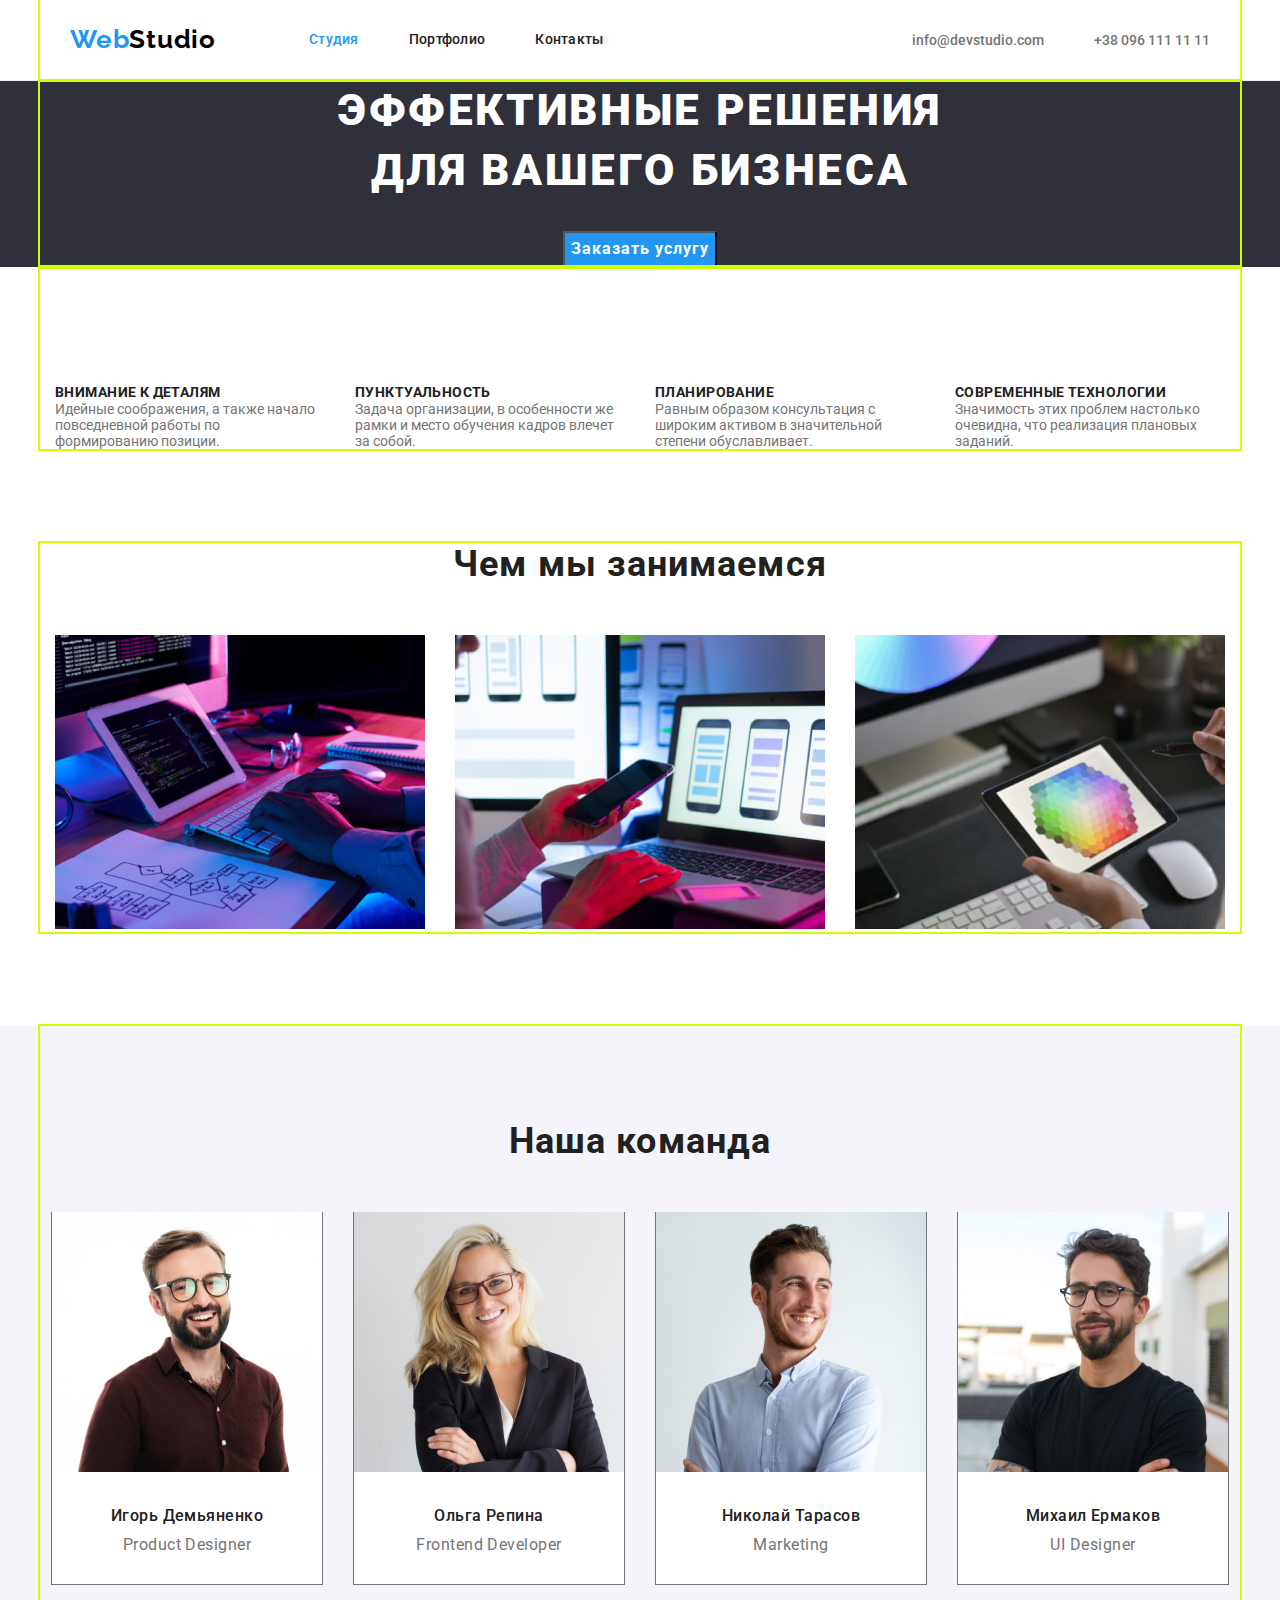
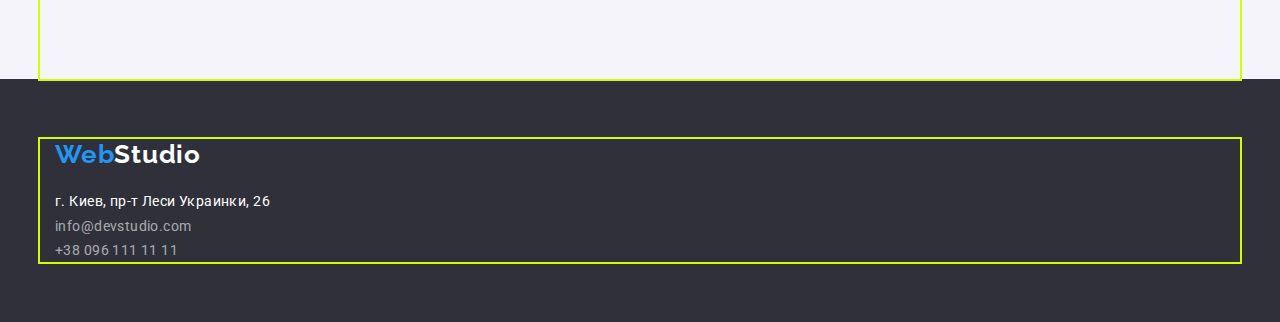
==== index.html @ 18037a54 "the-end-hw3" ====
<!DOCTYPE html>
<html lang="ru">
  <head>
    <meta charset="UTF-8" />
    <meta http-equiv="X-UA-Compatible" content="IE=edge" />
    <meta name="viewport" content="width=device-width, initial-scale=1.0" />
    <title>Студия</title>
    <link
      rel="stylesheet"
      href="https://cdn.jsdelivr.net/npm/modern-normalize@1.1.0/modern-normalize.min.css"
    />
    <link rel="preconnect" href="https://fonts.googleapis.com" />
    <link rel="preconnect" href="https://fonts.gstatic.com" crossorigin />
    <link
      href="https://fonts.googleapis.com/css2?family=Raleway:wght@700&family=Roboto:wght@400;500;700;900&display=swap"
      rel="stylesheet"
    />
    <link rel="stylesheet" href="./css/styles.css" />
  </head>
  <body>
    <!--Header-->
    <header class="header">
      <div class="container">
        <nav class="container-header all-nav">
          <a class="logo" href="./index.html">
            <span class="accent-logo">Web</span><span class="header-logo">Studio</span></a
          >
          <ul class="site-nav">
            <li class="li-sitenav"><a class="current" href="./index.html">Студия</a></li>
            <li class="li-sitenav"><a href="./portfolio.html">Портфолио</a></li>
            <li class="li-sitenav"><a href="./box.html">Контакты</a></li>
          </ul>
          <ul class="contact-nav">
            <li class="li-c-n"><a href="info@devstudio.com">info@devstudio.com</a></li>
            <li class="li-c-n"><a href="+380961111111">+38 096 111 11 11</a></li>
          </ul>
        </nav>
      </div>
    </header>

    <!--Main-->
    <main>
      <!--First text-->
      <section class="hero">
        <div class="container">
          <h1 class="title">Эффективные решения<br />для вашего бизнеса</h1>
          <button class="btn" type="button">Заказать услугу</button>
        </div>
      </section>
      <section class="features">
        <div class="container">
          <h2 class="features h2">Особенности</h2>
          <ul class="ul-ftrs">
            <li>
              <h3 class="features-title">Внимание к деталям</h3>
              <p>
                Идейные соображения, а также начало повседневной работы по формированию
                позиции.
              </p>
            </li>

            <li>
              <h3 class="features-title">Пунктуальность</h3>
              <p>
                Задача организации, в особенности же рамки и место обучения кадров влечет
                за собой.
              </p>
            </li>

            <li>
              <h3 class="features-title">Планирование</h3>
              <p>
                Равным образом консультация с широким активом в значительной степени
                обуславливает.
              </p>
            </li>

            <li>
              <h3 class="features-title">Современные технологии</h3>
              <p>
                Значимость этих проблем настолько очевидна, что реализация плановых
                заданий.
              </p>
            </li>
          </ul>
        </div>
      </section>

      <!--What are we doing-->
      <section class="what-are-we-doing">
        <div class="container">
          <h2 class="title">Чем мы занимаемся</h2>
          <ul class="ul-wawd">
            <li class="img-list">
              <img
                src="./images/what-are-we-doing/img-1.jpg"
                alt="keyboard"
                width="370"
                height="294"
              />
            </li>

            <li class="img-list">
              <img
                src="./images/what-are-we-doing/img-2.jpg"
                alt="mobile"
                width="370"
                height="294"
              />
            </li>

            <li class="img-list">
              <img
                src="./images/what-are-we-doing/img-3.jpg"
                alt="tablet"
                width="370"
                height="294"
              />
            </li>
          </ul>
        </div>
      </section>

      <!--Team-->
      <section class="team">
        <div class="container">
          <div class="div-team">
            <h2 class="title">Наша команда</h2>
            <ul class="ul-team">
              <li class="li-team">
                <img
                  src="./images/team-section/img-4.jpg"
                  alt="Product Designer"
                  width="270"
                  height="260"
                />
                <div class="team-text">
                  <h3 class="name-team">Игорь Демьяненко</h3>
                  <p class="skill" lang="en">Product Designer</p>
                </div>
              </li>

              <li class="li-team">
                <img
                  src="./images/team-section/img-5.jpg"
                  alt="Frontend Developer"
                  width="270"
                  height="260"
                />
                <div class="team-text">
                  <h3 class="name-team">Ольга Репина</h3>
                  <p class="skill" lang="en">Frontend Developer</p>
                </div>
              </li>

              <li class="li-team">
                <img
                  src="./images/team-section/img-6.jpg"
                  alt="Marketing"
                  width="270"
                  height="260"
                />
                <div class="team-text">
                  <h3 class="name-team">Николай Тарасов</h3>
                  <p class="skill" lang="en">Marketing</p>
                </div>
              </li>

              <li class="li-team">
                <img
                  src="./images/team-section/img-7.jpg"
                  alt="UI Designer"
                  width="270"
                  height="260"
                />
                <div class="team-text">
                  <h3 class="name-team">Михаил Ермаков</h3>
                  <p class="skill" lang="en">UI Designer</p>
                </div>
              </li>
            </ul>
          </div>
        </div>
      </section>
    </main>

    <!--Footer-->
    <footer class="footer">
      <div class="container">
        <a class="logo" href="./index.html">
          <span class="accent-logo">Web</span><span class="footer-logo">Studio</span></a
        >
        <address class="address">г. Киев, пр-т Леси Украинки, 26</address>
        <ul>
          <li>
            <a class="contact-footer" href="info@devstudio.com">info@devstudio.com</a>
          </li>
          <li><a class="contact-footer" href="+380961111111">+38 096 111 11 11</a></li>
        </ul>
      </div>
    </footer>
  </body>
</html>
---- css/styles.css ----
:root {
  --color-text: #757575;
  --black-text: #000;
  --light-black-text: #212121;
  --color-focus: #2196f3;
  --white-text: #ffffff;
  --secondary-white: rgba(255, 255, 255, 0.6);
  --primary-backgrounds: #ffffff;
  --secondary-backgrounds: #f5f4fa;
  --footer: #2f303a;
}
body {
  font-family: Roboto, sans-serif;
  font-size: 14px;
  color: var(--color-text);
}
ul {
  list-style: none;
}
h1,
h2,
h3,
h4,
h5,
h6,
p,
ul {
  margin: 0%;
  padding: 0%;
}

.container {
  outline: 2px solid hsl(71, 100%, 50%);

  width: 1200px;

  padding-right: 15px;
  padding-left: 15px;

  margin-right: auto;
  margin-left: auto;
}
/* LOGO Header*/

.header {
  border-bottom: 1px solid #ececec;
}
.logo {
  margin-right: 93px;

  font-family: Raleway, cursive;
  font-weight: 700;
  font-size: 26px;
  line-height: 1.2;
  letter-spacing: 0.03em;
  text-decoration: none;
  color: var(--black-text);
}
.accent-logo {
  color: var(--color-focus);
}
.header-logo {
  color: var(--black-text);
}
.footer-logo {
  color: var(--white-text);
}

/* site nav */

.container-header {
  margin-right: auto;
  margin-left: auto;
  padding-right: 15px;
  padding-left: 15px;
  padding-top: 24px;
  padding-bottom: 25px;
}
.all-nav {
  display: flex;
  align-items: center;
}
.site-nav {
  display: flex;
}
.site-nav li:not(:last-child) {
  margin-right: 50px;
}
/* .site-nav li {
  margin-right: 50px;
}
.site-nav li:last-child {
  margin-right: 0;
} */

.site-nav a {
  font-weight: 500;
  font-size: 14px;
  line-height: 1.14;
  letter-spacing: 0.02em;
  text-decoration: none;
  color: var(--light-black-text);
}
.site-nav a:hover,
.site-nav a:focus {
  color: var(--color-focus);
}
.site-nav .current {
  color: var(--color-focus);
}

.contact-nav {
  display: flex;
  margin-left: auto;
}

.contact-nav .li-c-n + .li-c-n {
  margin-left: 50px;
}
/* .contact-nav li:not(:last-child) {
  margin-right: 50px;
} */

.contact-nav a {
  text-decoration: none;
  font-weight: 500;
  color: var(--color-text);
}
.contact-nav a:hover,
.contact-nav a:focus {
  color: var(--color-focus);
}

.contact-footer {
  font-size: 14px;
  line-height: 24px;
  letter-spacing: 0.03em;
  text-decoration: none;
  color: var(--secondary-white);
}
.contact-footer:hover,
.contact-footer:focus {
  color: var(--color-focus);
}

/* Hero */

.hero .title {
  margin: 0 0 30px 0;

  font-weight: 900;
  font-size: 44px;
  line-height: 1.36;
  letter-spacing: 0.06em;
  text-transform: uppercase;
  background-color: #2f303a;
  color: var(--white-text);
}
.hero {
  text-align: center;
  background-color: #2f303a;
}
.features {
  margin-bottom: 94px;
}
.features.h2 {
  visibility: hidden;
}
.ul-ftrs {
  display: flex;
  justify-content: center;
}
.ul-ftrs li:not(:last-child) {
  margin-right: 30px;
}
.ul-ftrs li {
  width: 270px;
}
.features-title {
  font-weight: 700;
  line-height: 1.14;
  letter-spacing: 0.03em;
  text-transform: uppercase;
  font-size: 14px;
  color: var(--light-black-text);
}

/* What are we doing */

.what-are-we-doing {
  padding-bottom: 94px;
}
.what-are-we-doing .title {
  padding-bottom: 50px;
  font-weight: 700;
  font-size: 36px;
  line-height: 1.17;
  text-align: center;
  letter-spacing: 0.03em;
  color: var(--light-black-text);
}
.ul-wawd {
  display: flex;
  justify-content: center;
}
.ul-wawd li:not(:last-child) {
  margin-right: 30px;
}

/* Team */

.div-team {
  padding-bottom: 94px;
  background-color: var(--secondary-backgrounds);
}
.div-team .title {
  padding-top: 94px;
  margin-bottom: 50px;

  font-weight: 700;
  font-size: 36px;
  line-height: 1.17;
  text-align: center;
  letter-spacing: 0.03em;

  color: var(--light-black-text);
}
.team > h2 {
  font-weight: 700;
  font-size: 36px;
  line-height: 1.17;
  text-align: center;
  letter-spacing: 0.03em;
  color: var(--light-black-text);
}
.team {
  background-color: var(--secondary-backgrounds);
}
.ul-team {
  display: flex;
  justify-content: center;
}
.li-team {
  border-right: 1px solid var(--color-text);
  border-bottom: 1px solid var(--color-text);
  border-left: 1px solid var(--color-text);
  background-color: #fff;
}
.li-team:not(:last-child) {
  margin-right: 30px;
}
.team-text {
  padding-top: 30px;
  padding-bottom: 30px;

  text-align: center;
}
.name-team {
  margin-bottom: 10px;

  font-weight: 500;
  font-size: 16px;
  line-height: 1.19;
  letter-spacing: 0.03em;
  color: var(--light-black-text);
}
.skill {
  margin: 0;

  font-size: 16px;
  line-height: 1.19;
  letter-spacing: 0.03em;
}

/* Portfolio */

.name-project {
  font-size: 18px;
  line-height: 2;
  letter-spacing: 0.06em;
  color: var(--light-black-text);
}
.filter-mark {
  font-size: 16px;
  line-height: 1.87;
  letter-spacing: 0.03em;
}

/* Footer */

.footer {
  padding-top: 60px;
  padding-bottom: 60px;

  background-color: var(--footer);
}
.footer .logo {
  text-decoration: none;
}
.address {
  margin-top: 20px;

  font-style: normal;
  font-size: 14px;
  line-height: 1.71;
  letter-spacing: 0.03em;
  color: var(--white-text);
}

/* BTN */

button {
  cursor: pointer;
}
.btn {
  font-family: inherit;
  font-weight: 700;
  font-size: 16px;
  line-height: 1.87;
  letter-spacing: 0.06em;
  background: var(--color-focus);
  color: var(--white-text);
}
.hero .btn:hover,
.hero .btn:focus {
  background: #188ce8;
}
.btn-filter {
  display: flex;
  justify-content: center;
  margin-top: 94px;
  margin-bottom: 50px;
}
.btn-filter li:not(:last-child) {
  margin-right: 8px;
}
.btn-portfolio {
  border-radius: 4px;
  padding: 6px 22px;

  border: solid transparent;

  cursor: pointer;
  font-family: inherit;
  font-weight: 500;
  font-size: 16px;
  line-height: 1.62;
  letter-spacing: 3;
  font-size: 16;
  text-align: center;
  letter-spacing: 0.03em;
  background: var(--secondary-backgrounds);
  color: var(--black-text);
}
.btn-portfolio:hover {
  background: var(--color-focus);
  color: var(--white-text);
}

/* .portfolio {
  width: 230px;
  padding-right: 15px;
  padding-left: 15px;
  margin-right: auto;
  margin-left: auto;
 } */

.portfolio {
  margin: 94px 0;
}

.cards {
  display: flex;
  flex-wrap: wrap;
}
.card {
  width: calc((100% - 60px) / 3);
  margin-right: 30px;
  margin-bottom: 30px;
  /* background-color: tomato; */
}
.card-text {
  padding: 20px 24px;
  border-right: 1px solid #eeeeee;
  border-bottom: 1px solid #eeeeee;
  border-left: 1px solid #eeeeee;
}
.card:nth-child(3n) {
  margin-right: 0;
}

.card:nth-last-child(-n + 3) {
  margin-bottom: 0;
}
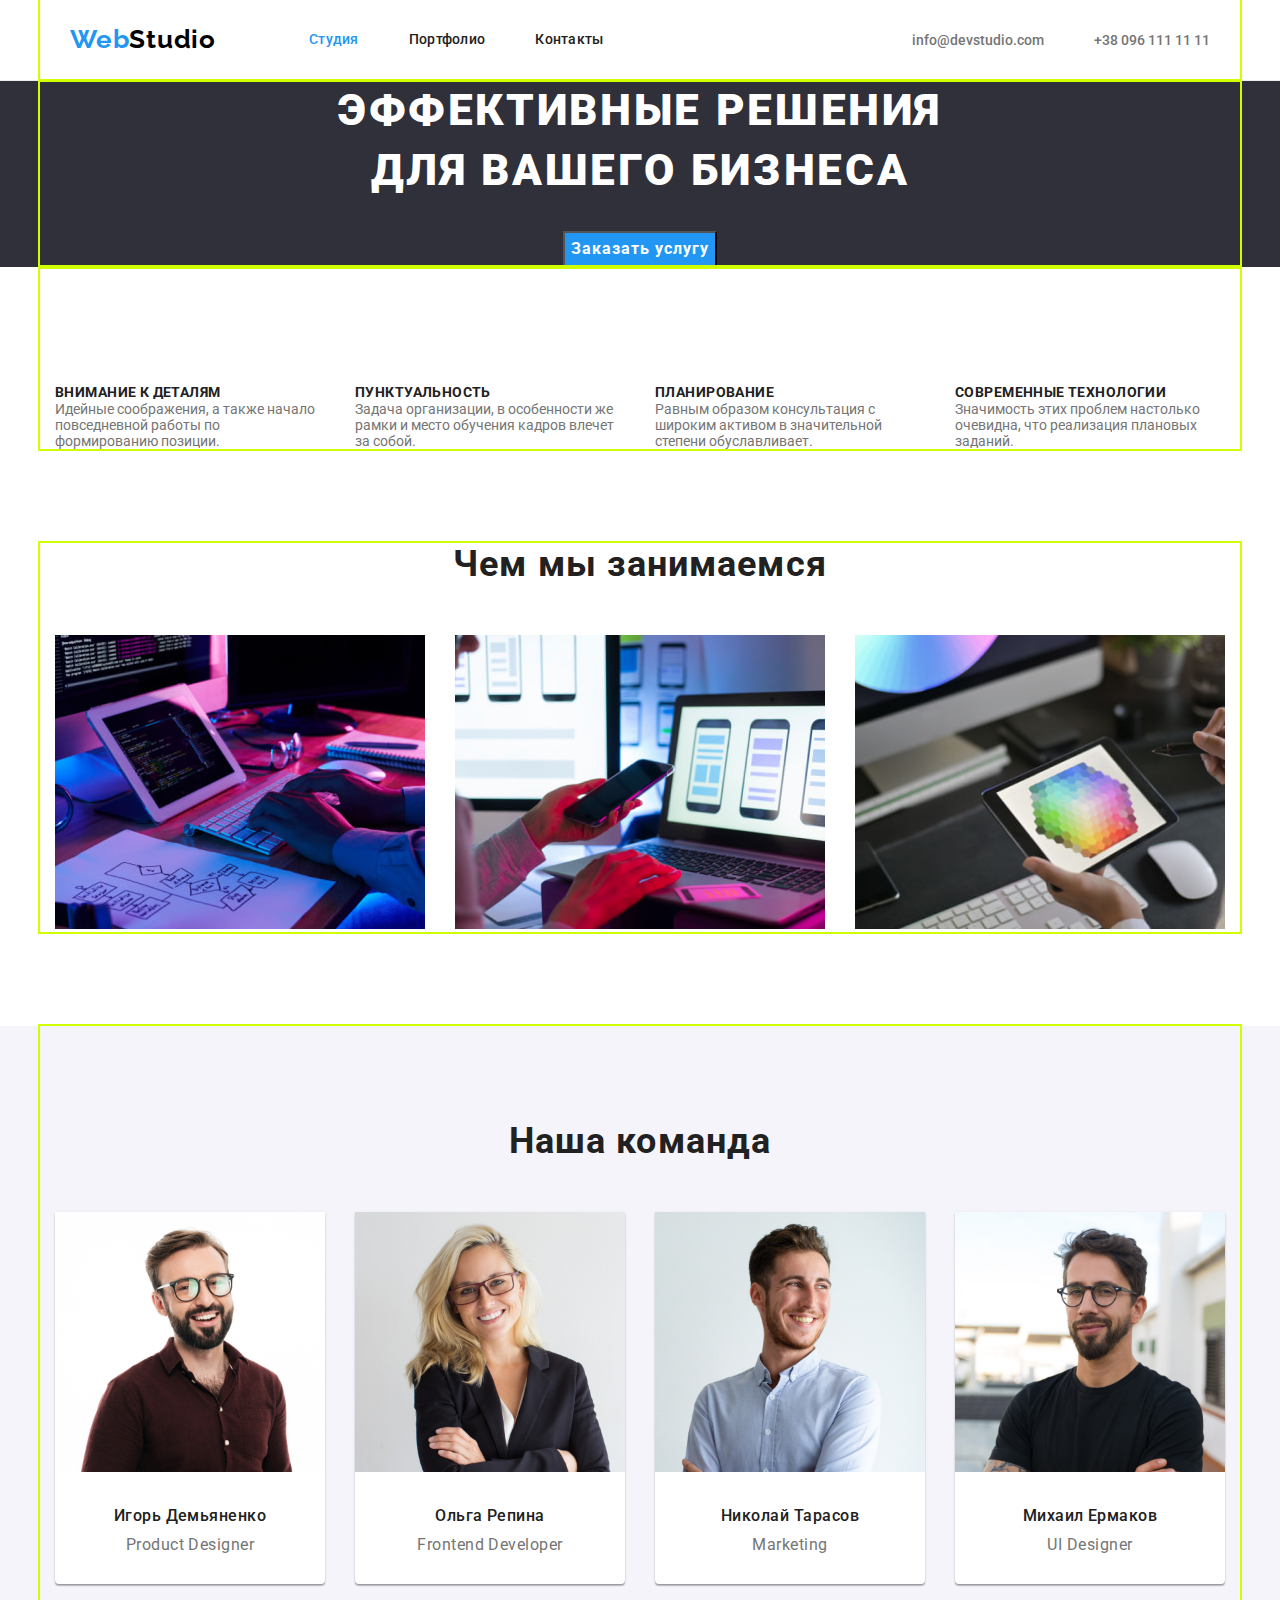
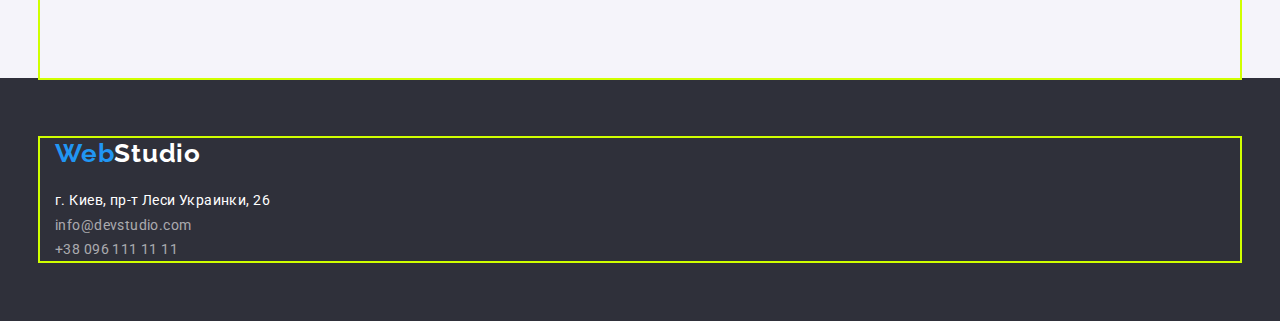
==== commit 4f47ec0b: "finalized-after-the-group" ====
--- a/index.html
+++ b/index.html
@@ -139,7 +139,6 @@
                   <p class="skill" lang="en">Product Designer</p>
                 </div>
               </li>
-
               <li class="li-team">
                 <img
                   src="./images/team-section/img-5.jpg"
@@ -152,7 +151,6 @@
                   <p class="skill" lang="en">Frontend Developer</p>
                 </div>
               </li>
-
               <li class="li-team">
                 <img
                   src="./images/team-section/img-6.jpg"
@@ -165,7 +163,6 @@
                   <p class="skill" lang="en">Marketing</p>
                 </div>
               </li>
-
               <li class="li-team">
                 <img
                   src="./images/team-section/img-7.jpg"
--- a/css/styles.css
+++ b/css/styles.css
@@ -94,6 +94,9 @@
 } */
 
 .site-nav a {
+  padding-top: 32px;
+  padding-bottom: 32px;
+
   font-weight: 500;
   font-size: 14px;
   line-height: 1.14;
@@ -112,6 +115,10 @@
 .contact-nav {
   display: flex;
   margin-left: auto;
+}
+.contact-nav a {
+  padding-top: 32px;
+  padding-bottom: 32px;
 }
 
 .contact-nav .li-c-n + .li-c-n {
@@ -241,10 +248,10 @@
   justify-content: center;
 }
 .li-team {
-  border-right: 1px solid var(--color-text);
-  border-bottom: 1px solid var(--color-text);
-  border-left: 1px solid var(--color-text);
-  background-color: #fff;
+  background-color: var(--primary-backgrounds);
+  box-shadow: 0px 1px 3px rgba(0, 0, 0, 0.12), 0px 1px 1px rgba(0, 0, 0, 0.14),
+    0px 2px 1px rgba(0, 0, 0, 0.2);
+  border-radius: 0px 0px 4px 4px;
 }
 .li-team:not(:last-child) {
   margin-right: 30px;
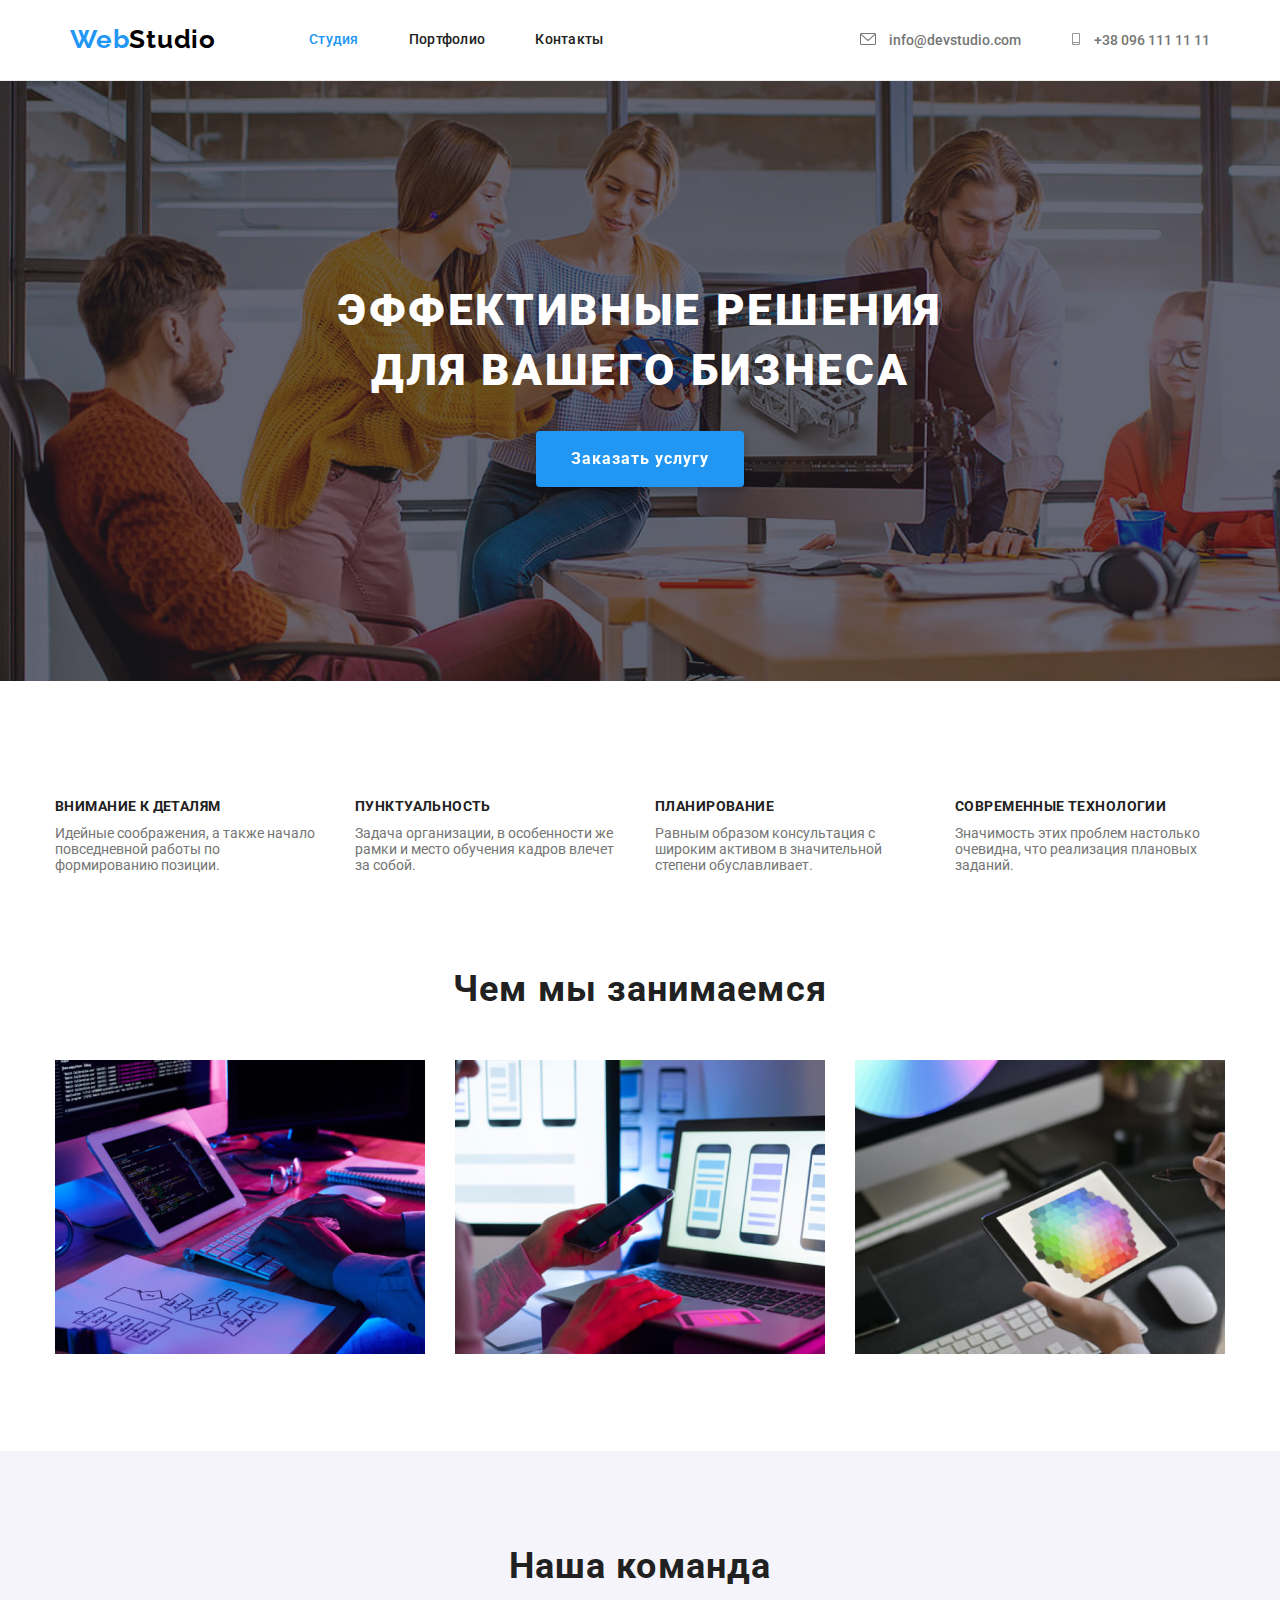
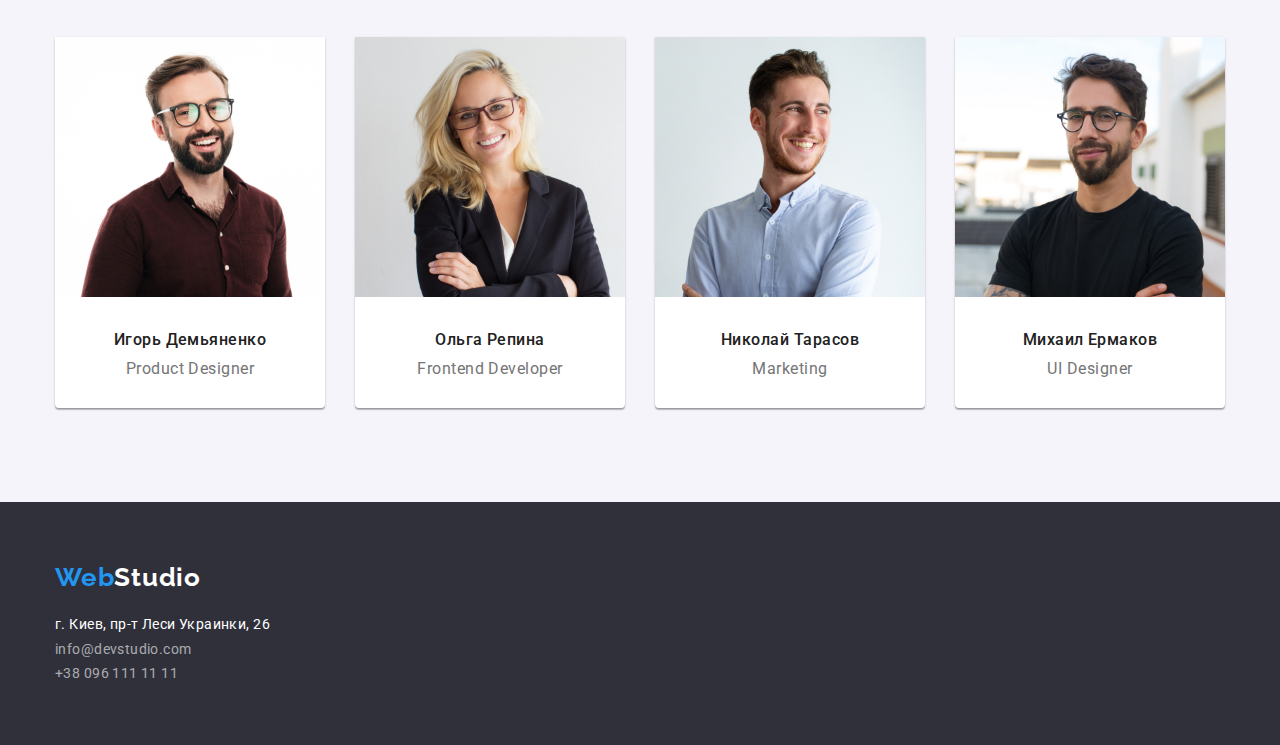
==== commit d63a1e2e: "add-two-icon" ====
--- a/index.html
+++ b/index.html
@@ -31,8 +31,12 @@
             <li class="li-sitenav"><a href="./box.html">Контакты</a></li>
           </ul>
           <ul class="contact-nav">
-            <li class="li-c-n"><a href="info@devstudio.com">info@devstudio.com</a></li>
-            <li class="li-c-n"><a href="+380961111111">+38 096 111 11 11</a></li>
+            <li class="li-c-n icon-mail">
+              <a href="info@devstudio.com">info@devstudio.com</a>
+            </li>
+            <li class="li-c-n icon-phone">
+              <a href="+380961111111">+38 096 111 11 11</a>
+            </li>
           </ul>
         </nav>
       </div>
--- a/css/styles.css
+++ b/css/styles.css
@@ -30,7 +30,7 @@
 }
 
 .container {
-  outline: 2px solid hsl(71, 100%, 50%);
+  /* outline: 2px solid yellow; */
 
   width: 1200px;
 
@@ -150,9 +150,31 @@
   color: var(--color-focus);
 }
 
+.li-c-n::before {
+  display: inline-block;
+  content: '';
+  margin-right: 10px;
+  background-size: contain;
+  background-repeat: no-repeat;
+  background-position: center;
+
+  /* outline: 1px solid red; */
+}
+.icon-mail::before {
+  width: 16px;
+  height: 12px;
+  background-image: url(../images/icon/envelope.svg);
+}
+.icon-phone::before {
+  width: 10px;
+  height: 12px;
+  background-image: url(../images/icon/smartphone.svg);
+}
+
 /* Hero */
 
 .hero .title {
+  padding-top: 200px;
   margin: 0 0 30px 0;
 
   font-weight: 900;
@@ -160,15 +182,21 @@
   line-height: 1.36;
   letter-spacing: 0.06em;
   text-transform: uppercase;
-  background-color: #2f303a;
   color: var(--white-text);
 }
 .hero {
-  text-align: center;
-  background-color: #2f303a;
+  margin-right: auto;
+  margin-left: auto;
+
+  max-width: 1600px;
+  height: 600px;
+  text-align: center;
+
+  background-image: linear-gradient(rgba(47, 48, 58, 0.4), rgba(47, 48, 58, 0.4)),
+    url(../images/header/header.jpg);
 }
 .features {
-  margin-bottom: 94px;
+  margin-top: 94px;
 }
 .features.h2 {
   visibility: hidden;
@@ -184,6 +212,7 @@
   width: 270px;
 }
 .features-title {
+  margin-bottom: 10px;
   font-weight: 700;
   line-height: 1.14;
   letter-spacing: 0.03em;
@@ -198,6 +227,7 @@
   padding-bottom: 94px;
 }
 .what-are-we-doing .title {
+  margin-top: 94px;
   padding-bottom: 50px;
   font-weight: 700;
   font-size: 36px;
@@ -320,6 +350,11 @@
   cursor: pointer;
 }
 .btn {
+  padding: 10px 32px;
+  filter: drop-shadow(0px 4px 4px rgba(0, 0, 0, 0.25));
+  border-radius: 4px;
+  border: solid transparent;
+
   font-family: inherit;
   font-weight: 700;
   font-size: 16px;
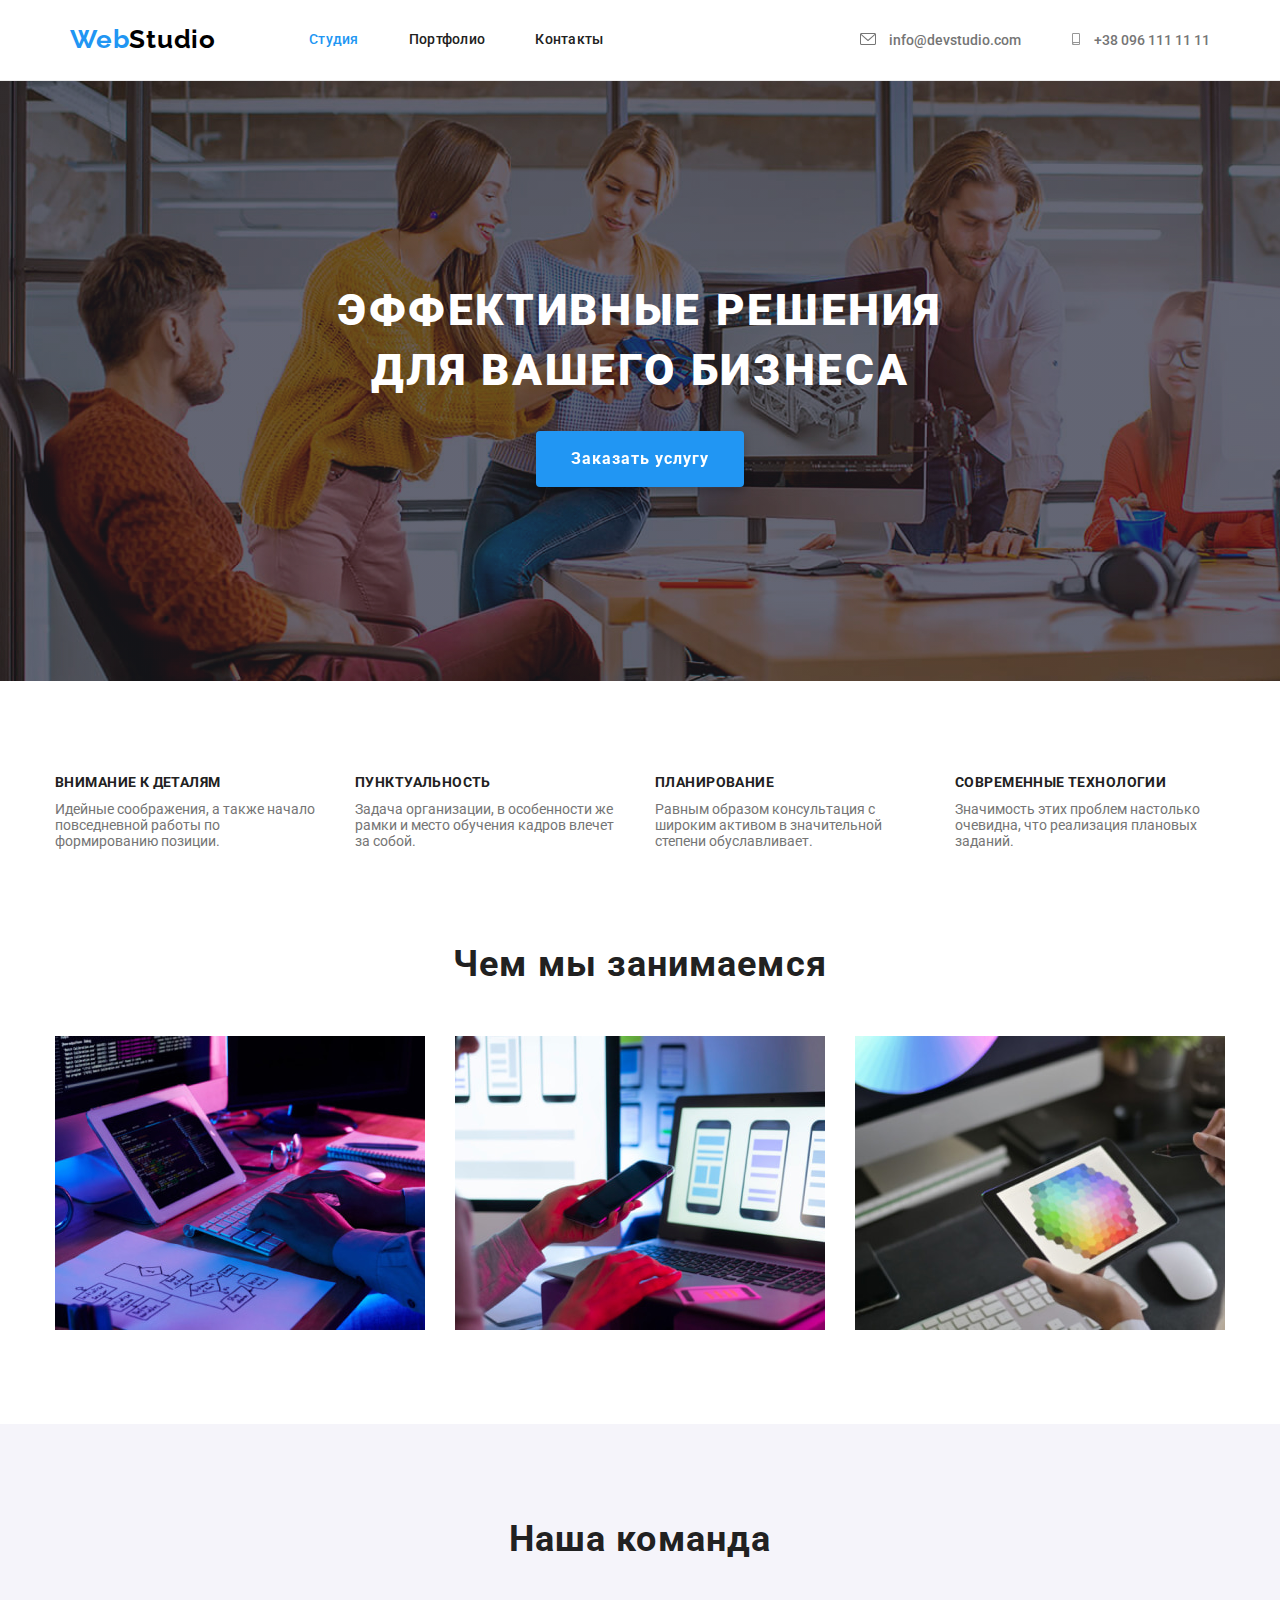
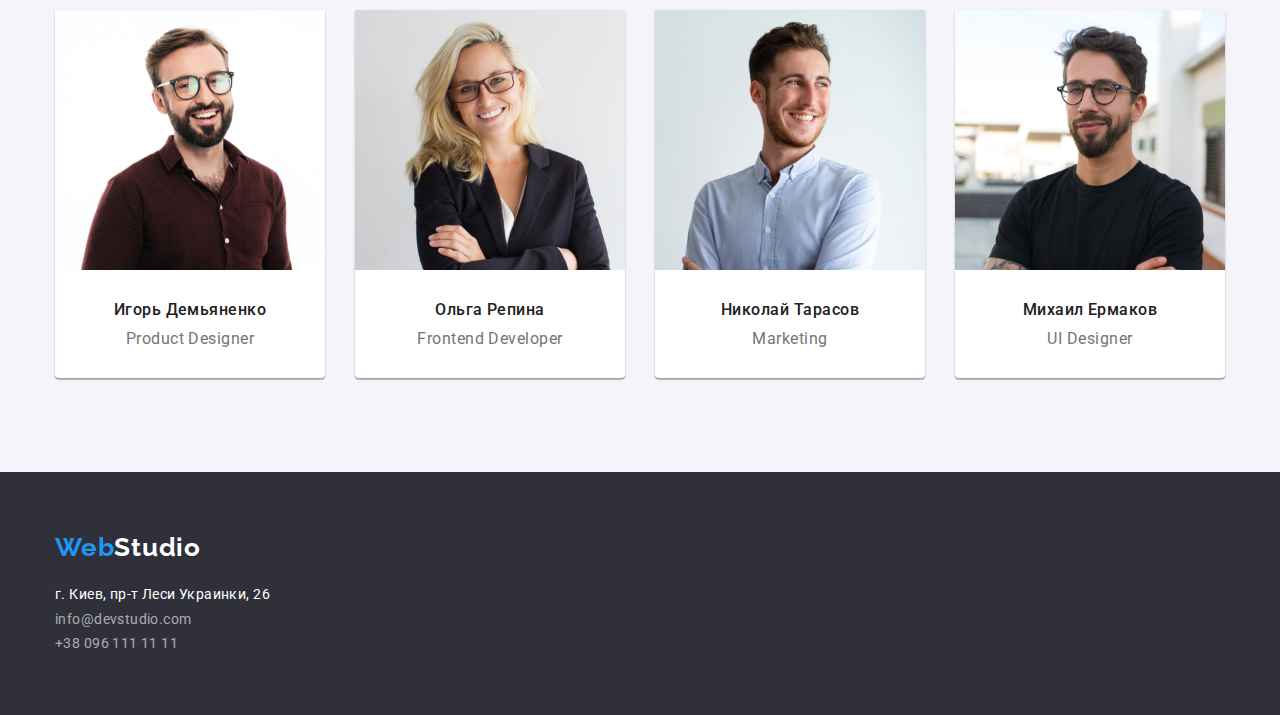
==== commit 2ace4e95: "rent-hw3" ====
--- a/index.html
+++ b/index.html
@@ -46,14 +46,14 @@
     <main>
       <!--First text-->
       <section class="hero">
-        <div class="container">
+        <div class="container section-hero">
           <h1 class="title">Эффективные решения<br />для вашего бизнеса</h1>
           <button class="btn" type="button">Заказать услугу</button>
         </div>
       </section>
       <section class="features">
         <div class="container">
-          <h2 class="features h2">Особенности</h2>
+          <h2 class="features h2 visually-hidden">Особенности</h2>
           <ul class="ul-ftrs">
             <li>
               <h3 class="features-title">Внимание к деталям</h3>
--- a/css/styles.css
+++ b/css/styles.css
@@ -29,6 +29,25 @@
   padding: 0%;
 }
 
+.visually-hidden {
+  position: absolute;
+  width: 1px;
+  height: 1px;
+  margin: -1px;
+  border: 0;
+  padding: 0;
+
+  white-space: nowrap;
+  clip-path: inset(100%);
+  clip: rect(0 0 0 0);
+  overflow: hidden;
+}
+
+img {
+  display: block;
+  max-width: 100%;
+}
+
 .container {
   /* outline: 2px solid yellow; */
 
@@ -173,6 +192,9 @@
 
 /* Hero */
 
+.section-hero {
+  padding-bottom: 200px;
+}
 .hero .title {
   padding-top: 200px;
   margin: 0 0 30px 0;
@@ -196,7 +218,7 @@
     url(../images/header/header.jpg);
 }
 .features {
-  margin-top: 94px;
+  padding-top: 94px;
 }
 .features.h2 {
   visibility: hidden;
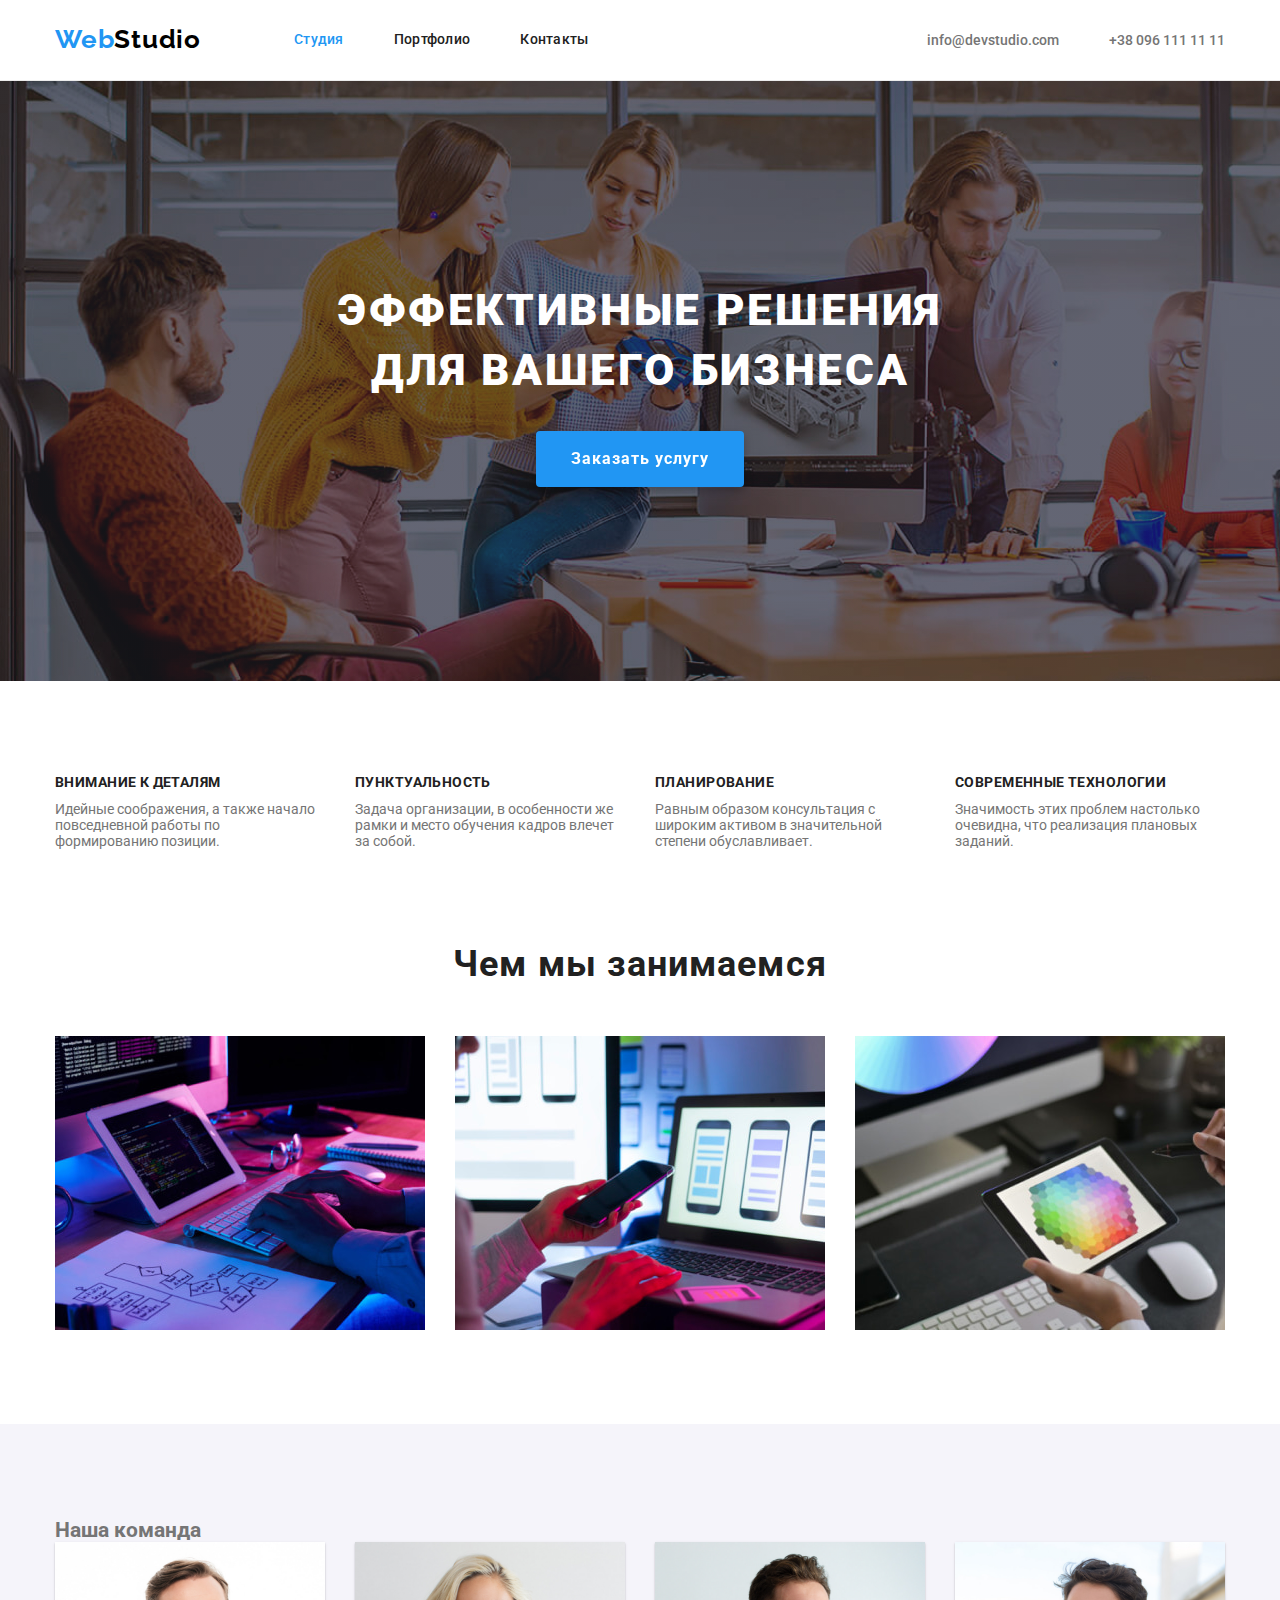
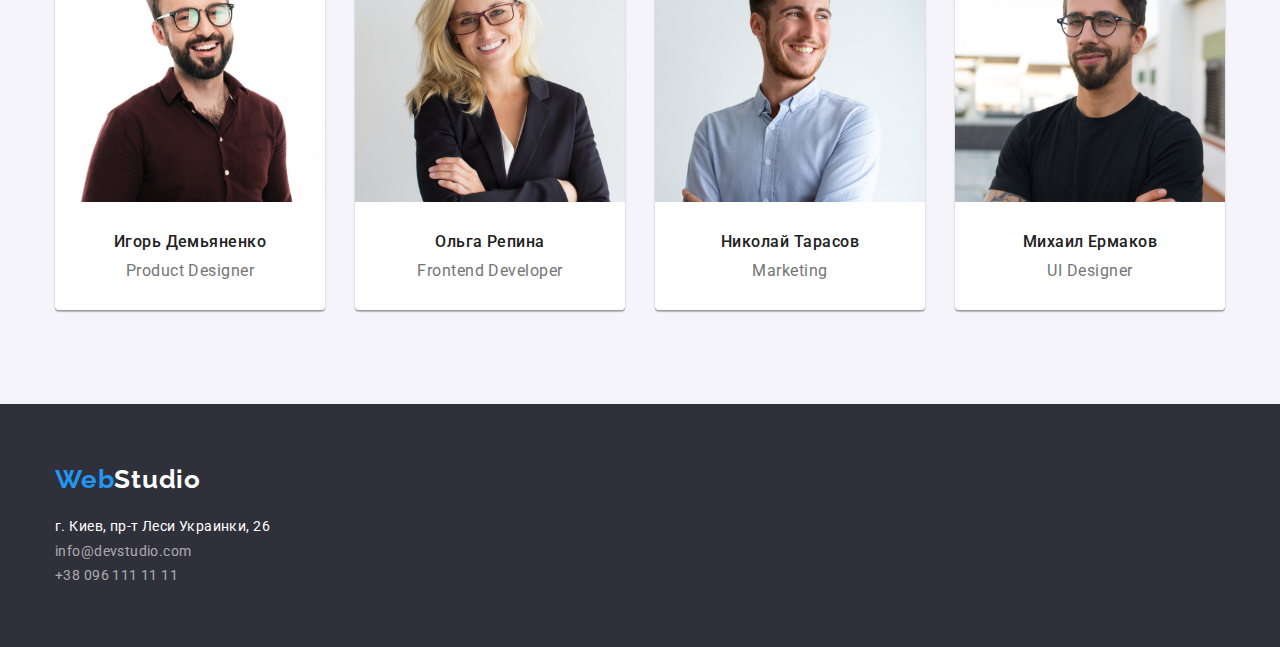
==== commit fa0d94ac: "change-after-mentor-hw3" ====
--- a/index.html
+++ b/index.html
@@ -21,8 +21,8 @@
     <!--Header-->
     <header class="header">
       <div class="container">
-        <nav class="container-header all-nav">
-          <a class="logo" href="./index.html">
+        <nav class="all-nav">
+          <a class="logo-header" href="./index.html">
             <span class="accent-logo">Web</span><span class="header-logo">Studio</span></a
           >
           <ul class="site-nav">
@@ -30,15 +30,15 @@
             <li class="li-sitenav"><a href="./portfolio.html">Портфолио</a></li>
             <li class="li-sitenav"><a href="./box.html">Контакты</a></li>
           </ul>
-          <ul class="contact-nav">
-            <li class="li-c-n icon-mail">
-              <a href="info@devstudio.com">info@devstudio.com</a>
-            </li>
-            <li class="li-c-n icon-phone">
-              <a href="+380961111111">+38 096 111 11 11</a>
-            </li>
-          </ul>
         </nav>
+        <ul class="contact-nav">
+          <li class="li-c-n icon-mail">
+            <a href="info@devstudio.com">info@devstudio.com</a>
+          </li>
+          <li class="li-c-n icon-phone">
+            <a href="+380961111111">+38 096 111 11 11</a>
+          </li>
+        </ul>
       </div>
     </header>
 
@@ -46,7 +46,7 @@
     <main>
       <!--First text-->
       <section class="hero">
-        <div class="container section-hero">
+        <div class="container">
           <h1 class="title">Эффективные решения<br />для вашего бизнеса</h1>
           <button class="btn" type="button">Заказать услугу</button>
         </div>
@@ -58,33 +58,27 @@
             <li>
               <h3 class="features-title">Внимание к деталям</h3>
               <p>
-                Идейные соображения, а также начало повседневной работы по формированию
-                позиции.
+                Идейные соображения, а также начало повседневной работы по формированию позиции.
               </p>
             </li>
 
             <li>
               <h3 class="features-title">Пунктуальность</h3>
               <p>
-                Задача организации, в особенности же рамки и место обучения кадров влечет
-                за собой.
+                Задача организации, в особенности же рамки и место обучения кадров влечет за собой.
               </p>
             </li>
 
             <li>
               <h3 class="features-title">Планирование</h3>
               <p>
-                Равным образом консультация с широким активом в значительной степени
-                обуславливает.
+                Равным образом консультация с широким активом в значительной степени обуславливает.
               </p>
             </li>
 
             <li>
               <h3 class="features-title">Современные технологии</h3>
-              <p>
-                Значимость этих проблем настолько очевидна, что реализация плановых
-                заданий.
-              </p>
+              <p>Значимость этих проблем настолько очевидна, что реализация плановых заданий.</p>
             </li>
           </ul>
         </div>
@@ -128,59 +122,52 @@
       <!--Team-->
       <section class="team">
         <div class="container">
-          <div class="div-team">
-            <h2 class="title">Наша команда</h2>
-            <ul class="ul-team">
-              <li class="li-team">
-                <img
-                  src="./images/team-section/img-4.jpg"
-                  alt="Product Designer"
-                  width="270"
-                  height="260"
-                />
-                <div class="team-text">
-                  <h3 class="name-team">Игорь Демьяненко</h3>
-                  <p class="skill" lang="en">Product Designer</p>
-                </div>
-              </li>
-              <li class="li-team">
-                <img
-                  src="./images/team-section/img-5.jpg"
-                  alt="Frontend Developer"
-                  width="270"
-                  height="260"
-                />
-                <div class="team-text">
-                  <h3 class="name-team">Ольга Репина</h3>
-                  <p class="skill" lang="en">Frontend Developer</p>
-                </div>
-              </li>
-              <li class="li-team">
-                <img
-                  src="./images/team-section/img-6.jpg"
-                  alt="Marketing"
-                  width="270"
-                  height="260"
-                />
-                <div class="team-text">
-                  <h3 class="name-team">Николай Тарасов</h3>
-                  <p class="skill" lang="en">Marketing</p>
-                </div>
-              </li>
-              <li class="li-team">
-                <img
-                  src="./images/team-section/img-7.jpg"
-                  alt="UI Designer"
-                  width="270"
-                  height="260"
-                />
-                <div class="team-text">
-                  <h3 class="name-team">Михаил Ермаков</h3>
-                  <p class="skill" lang="en">UI Designer</p>
-                </div>
-              </li>
-            </ul>
-          </div>
+          <h2 class="title">Наша команда</h2>
+          <ul class="ul-team">
+            <li class="li-team">
+              <img
+                src="./images/team-section/img-4.jpg"
+                alt="Product Designer"
+                width="270"
+                height="260"
+              />
+              <div class="team-text">
+                <h3 class="name-team">Игорь Демьяненко</h3>
+                <p class="skill" lang="en">Product Designer</p>
+              </div>
+            </li>
+            <li class="li-team">
+              <img
+                src="./images/team-section/img-5.jpg"
+                alt="Frontend Developer"
+                width="270"
+                height="260"
+              />
+              <div class="team-text">
+                <h3 class="name-team">Ольга Репина</h3>
+                <p class="skill" lang="en">Frontend Developer</p>
+              </div>
+            </li>
+            <li class="li-team">
+              <img src="./images/team-section/img-6.jpg" alt="Marketing" width="270" height="260" />
+              <div class="team-text">
+                <h3 class="name-team">Николай Тарасов</h3>
+                <p class="skill" lang="en">Marketing</p>
+              </div>
+            </li>
+            <li class="li-team">
+              <img
+                src="./images/team-section/img-7.jpg"
+                alt="UI Designer"
+                width="270"
+                height="260"
+              />
+              <div class="team-text">
+                <h3 class="name-team">Михаил Ермаков</h3>
+                <p class="skill" lang="en">UI Designer</p>
+              </div>
+            </li>
+          </ul>
         </div>
       </section>
     </main>
@@ -188,7 +175,7 @@
     <!--Footer-->
     <footer class="footer">
       <div class="container">
-        <a class="logo" href="./index.html">
+        <a class="logo-footer" href="./index.html">
           <span class="accent-logo">Web</span><span class="footer-logo">Studio</span></a
         >
         <address class="address">г. Киев, пр-т Леси Украинки, 26</address>
--- a/css/styles.css
+++ b/css/styles.css
@@ -62,9 +62,15 @@
 /* LOGO Header*/
 
 .header {
+  padding-top: 24px;
+  padding-bottom: 25px;
   border-bottom: 1px solid #ececec;
 }
-.logo {
+.header div {
+  display: flex;
+  align-items: center;
+}
+.logo-header {
   margin-right: 93px;
 
   font-family: Raleway, cursive;
@@ -87,14 +93,6 @@
 
 /* site nav */
 
-.container-header {
-  margin-right: auto;
-  margin-left: auto;
-  padding-right: 15px;
-  padding-left: 15px;
-  padding-top: 24px;
-  padding-bottom: 25px;
-}
 .all-nav {
   display: flex;
   align-items: center;
@@ -131,6 +129,8 @@
   color: var(--color-focus);
 }
 
+/* Contact nav */
+
 .contact-nav {
   display: flex;
   margin-left: auto;
@@ -169,15 +169,13 @@
   color: var(--color-focus);
 }
 
-.li-c-n::before {
+/* .li-c-n::before {
   display: inline-block;
   content: '';
   margin-right: 10px;
   background-size: contain;
   background-repeat: no-repeat;
   background-position: center;
-
-  /* outline: 1px solid red; */
 }
 .icon-mail::before {
   width: 16px;
@@ -188,15 +186,11 @@
   width: 10px;
   height: 12px;
   background-image: url(../images/icon/smartphone.svg);
-}
+} */
 
 /* Hero */
 
-.section-hero {
-  padding-bottom: 200px;
-}
 .hero .title {
-  padding-top: 200px;
   margin: 0 0 30px 0;
 
   font-weight: 900;
@@ -210,8 +204,11 @@
   margin-right: auto;
   margin-left: auto;
 
+  padding-top: 200px;
+  padding-bottom: 200px;
+
   max-width: 1600px;
-  height: 600px;
+  max-height: 600px;
   text-align: center;
 
   background-image: linear-gradient(rgba(47, 48, 58, 0.4), rgba(47, 48, 58, 0.4)),
@@ -246,10 +243,10 @@
 /* What are we doing */
 
 .what-are-we-doing {
+  padding-top: 94px;
   padding-bottom: 94px;
 }
 .what-are-we-doing .title {
-  margin-top: 94px;
   padding-bottom: 50px;
   font-weight: 700;
   font-size: 36px;
@@ -268,7 +265,8 @@
 
 /* Team */
 
-.div-team {
+.team {
+  padding-top: 94px;
   padding-bottom: 94px;
   background-color: var(--secondary-backgrounds);
 }
@@ -291,9 +289,6 @@
   text-align: center;
   letter-spacing: 0.03em;
   color: var(--light-black-text);
-}
-.team {
-  background-color: var(--secondary-backgrounds);
 }
 .ul-team {
   display: flex;
@@ -334,6 +329,7 @@
 /* Portfolio */
 
 .name-project {
+  margin-bottom: 4px;
   font-size: 18px;
   line-height: 2;
   letter-spacing: 0.06em;
@@ -353,8 +349,14 @@
 
   background-color: var(--footer);
 }
-.footer .logo {
+.logo-footer {
+  font-family: Raleway, cursive;
+  font-weight: 700;
+  font-size: 26px;
+  line-height: 1.2;
+  letter-spacing: 0.03em;
   text-decoration: none;
+  color: var(--black-text);
 }
 .address {
   margin-top: 20px;
@@ -392,7 +394,6 @@
 .btn-filter {
   display: flex;
   justify-content: center;
-  margin-top: 94px;
   margin-bottom: 50px;
 }
 .btn-filter li:not(:last-child) {
@@ -430,7 +431,8 @@
  } */
 
 .portfolio {
-  margin: 94px 0;
+  padding-top: 94px;
+  padding-bottom: 94px;
 }
 
 .cards {
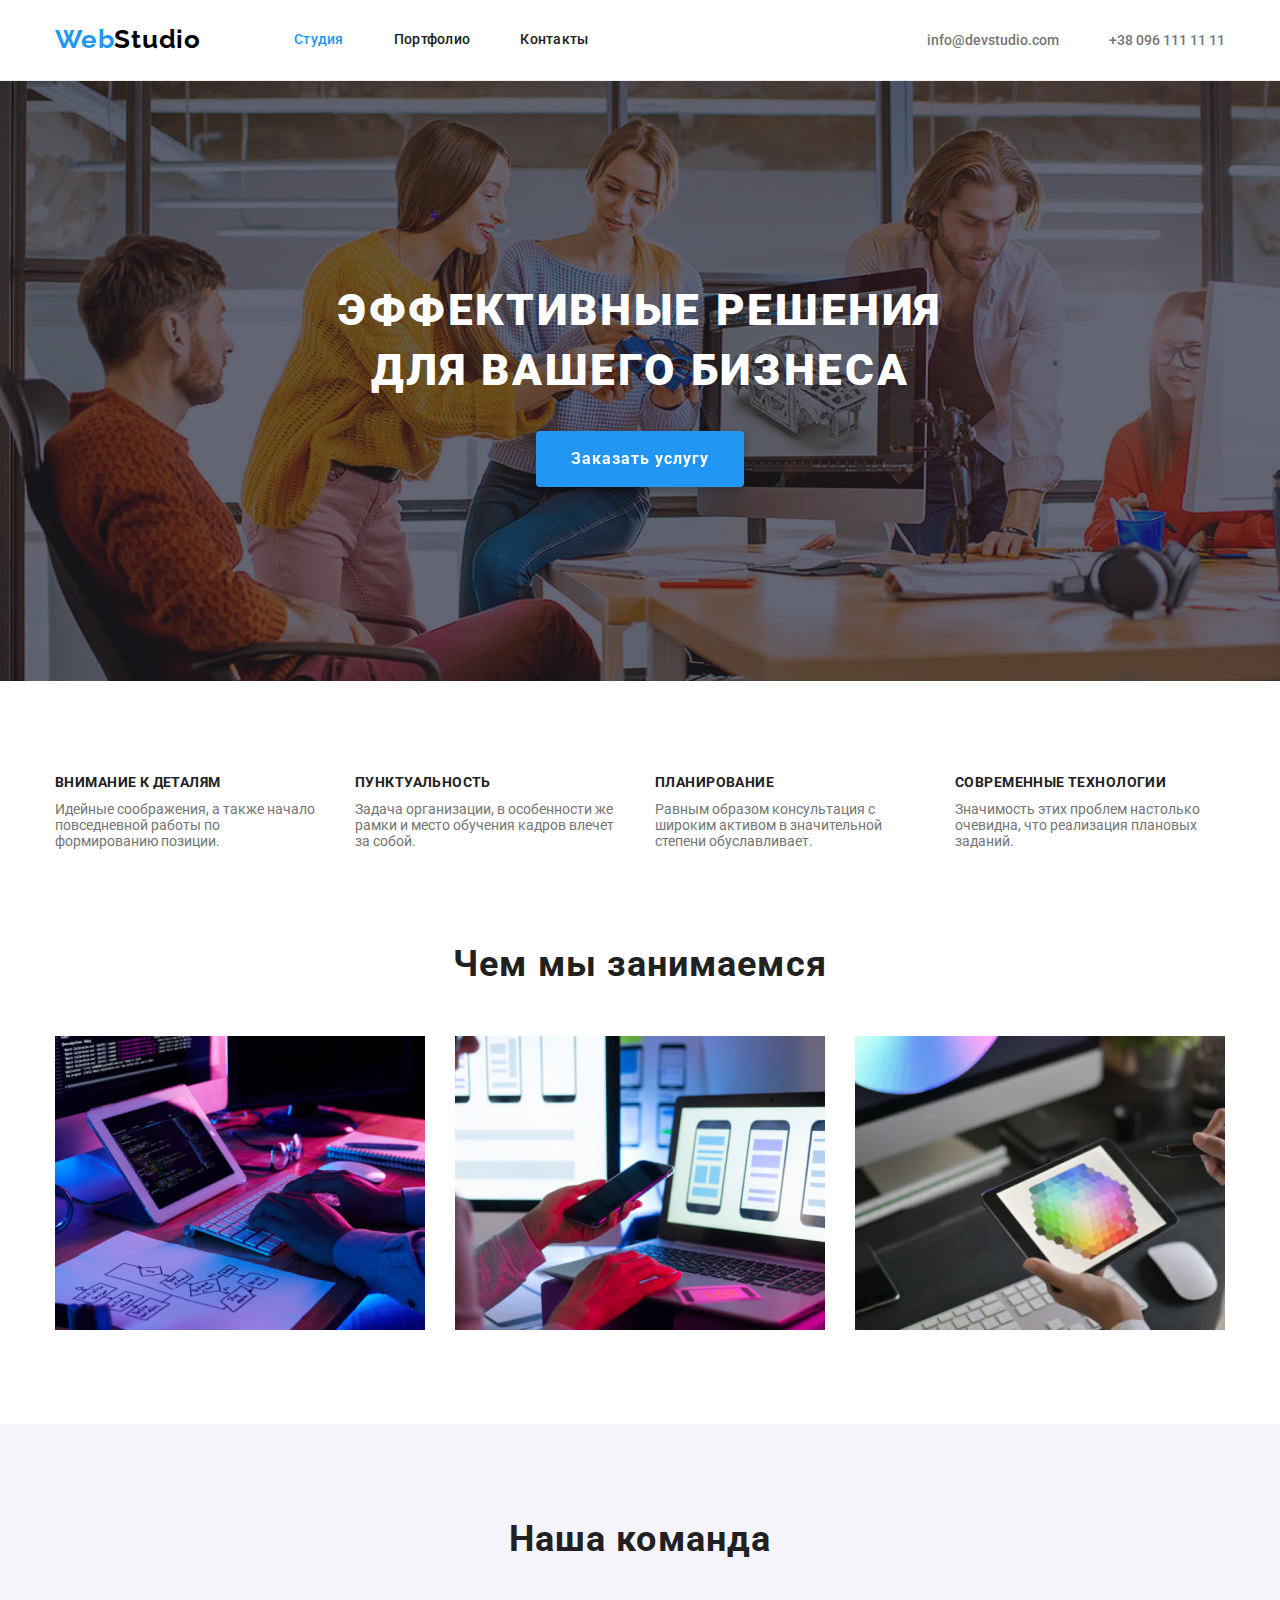
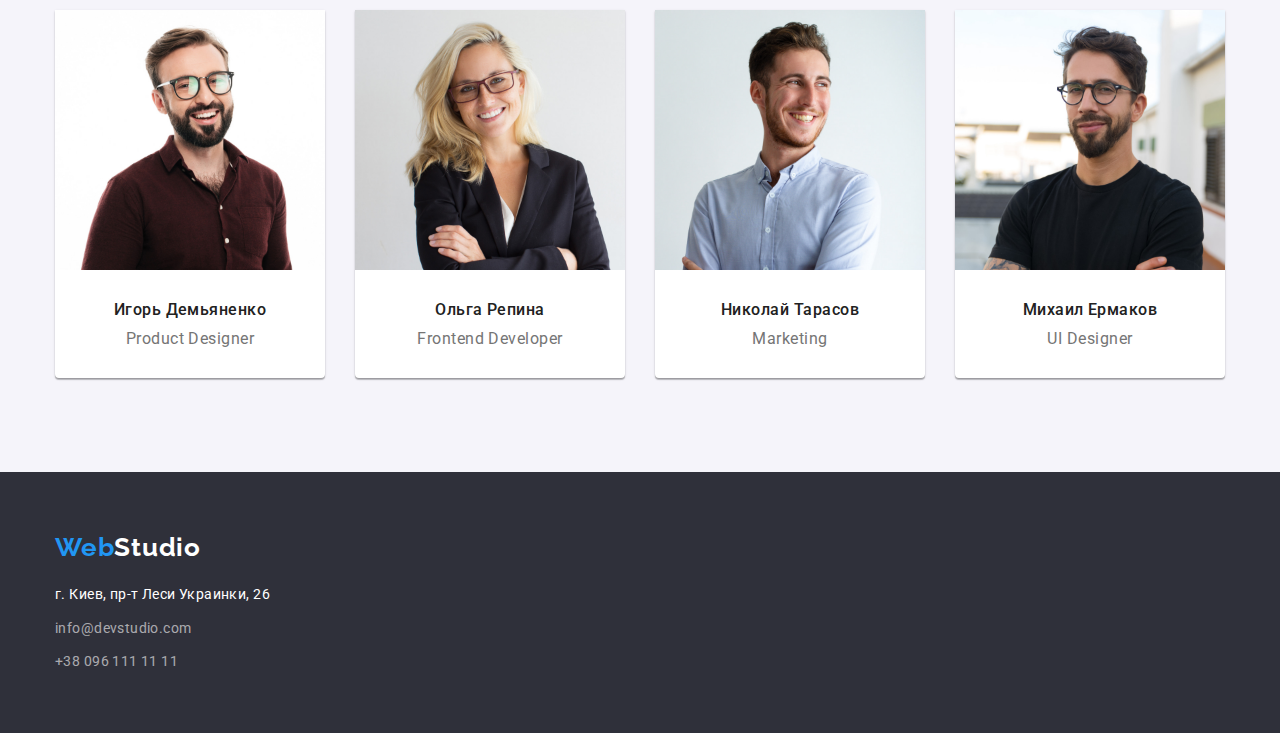
==== commit ba8c040c: "the-end-hw3" ====
--- a/index.html
+++ b/index.html
@@ -58,27 +58,33 @@
             <li>
               <h3 class="features-title">Внимание к деталям</h3>
               <p>
-                Идейные соображения, а также начало повседневной работы по формированию позиции.
+                Идейные соображения, а также начало повседневной работы по формированию
+                позиции.
               </p>
             </li>
 
             <li>
               <h3 class="features-title">Пунктуальность</h3>
               <p>
-                Задача организации, в особенности же рамки и место обучения кадров влечет за собой.
+                Задача организации, в особенности же рамки и место обучения кадров влечет
+                за собой.
               </p>
             </li>
 
             <li>
               <h3 class="features-title">Планирование</h3>
               <p>
-                Равным образом консультация с широким активом в значительной степени обуславливает.
+                Равным образом консультация с широким активом в значительной степени
+                обуславливает.
               </p>
             </li>
 
             <li>
               <h3 class="features-title">Современные технологии</h3>
-              <p>Значимость этих проблем настолько очевидна, что реализация плановых заданий.</p>
+              <p>
+                Значимость этих проблем настолько очевидна, что реализация плановых
+                заданий.
+              </p>
             </li>
           </ul>
         </div>
@@ -149,7 +155,12 @@
               </div>
             </li>
             <li class="li-team">
-              <img src="./images/team-section/img-6.jpg" alt="Marketing" width="270" height="260" />
+              <img
+                src="./images/team-section/img-6.jpg"
+                alt="Marketing"
+                width="270"
+                height="260"
+              />
               <div class="team-text">
                 <h3 class="name-team">Николай Тарасов</h3>
                 <p class="skill" lang="en">Marketing</p>
@@ -181,9 +192,13 @@
         <address class="address">г. Киев, пр-т Леси Украинки, 26</address>
         <ul>
           <li>
-            <a class="contact-footer" href="info@devstudio.com">info@devstudio.com</a>
-          </li>
-          <li><a class="contact-footer" href="+380961111111">+38 096 111 11 11</a></li>
+            <a class="contact-footer mail" href="info@devstudio.com"
+              >info@devstudio.com</a
+            >
+          </li>
+          <li>
+            <a class="contact-footer" href="+380961111111">+38 096 111 11 11</a>
+          </li>
         </ul>
       </div>
     </footer>
--- a/css/styles.css
+++ b/css/styles.css
@@ -157,18 +157,6 @@
   color: var(--color-focus);
 }
 
-.contact-footer {
-  font-size: 14px;
-  line-height: 24px;
-  letter-spacing: 0.03em;
-  text-decoration: none;
-  color: var(--secondary-white);
-}
-.contact-footer:hover,
-.contact-footer:focus {
-  color: var(--color-focus);
-}
-
 /* .li-c-n::before {
   display: inline-block;
   content: '';
@@ -270,8 +258,7 @@
   padding-bottom: 94px;
   background-color: var(--secondary-backgrounds);
 }
-.div-team .title {
-  padding-top: 94px;
+.team .title {
   margin-bottom: 50px;
 
   font-weight: 700;
@@ -280,14 +267,6 @@
   text-align: center;
   letter-spacing: 0.03em;
 
-  color: var(--light-black-text);
-}
-.team > h2 {
-  font-weight: 700;
-  font-size: 36px;
-  line-height: 1.17;
-  text-align: center;
-  letter-spacing: 0.03em;
   color: var(--light-black-text);
 }
 .ul-team {
@@ -350,6 +329,8 @@
   background-color: var(--footer);
 }
 .logo-footer {
+  display: inline-block;
+  margin-bottom: 20px;
   font-family: Raleway, cursive;
   font-weight: 700;
   font-size: 26px;
@@ -359,13 +340,29 @@
   color: var(--black-text);
 }
 .address {
-  margin-top: 20px;
+  margin-bottom: 9px;
 
   font-style: normal;
   font-size: 14px;
   line-height: 1.71;
   letter-spacing: 0.03em;
+
   color: var(--white-text);
+}
+.contact-footer {
+  font-size: 14px;
+  line-height: 24px;
+  letter-spacing: 0.03em;
+  text-decoration: none;
+  color: var(--secondary-white);
+}
+.contact-footer:hover,
+.contact-footer:focus {
+  color: var(--color-focus);
+}
+.mail {
+  display: inline-block;
+  margin-bottom: 9px;
 }
 
 /* BTN */
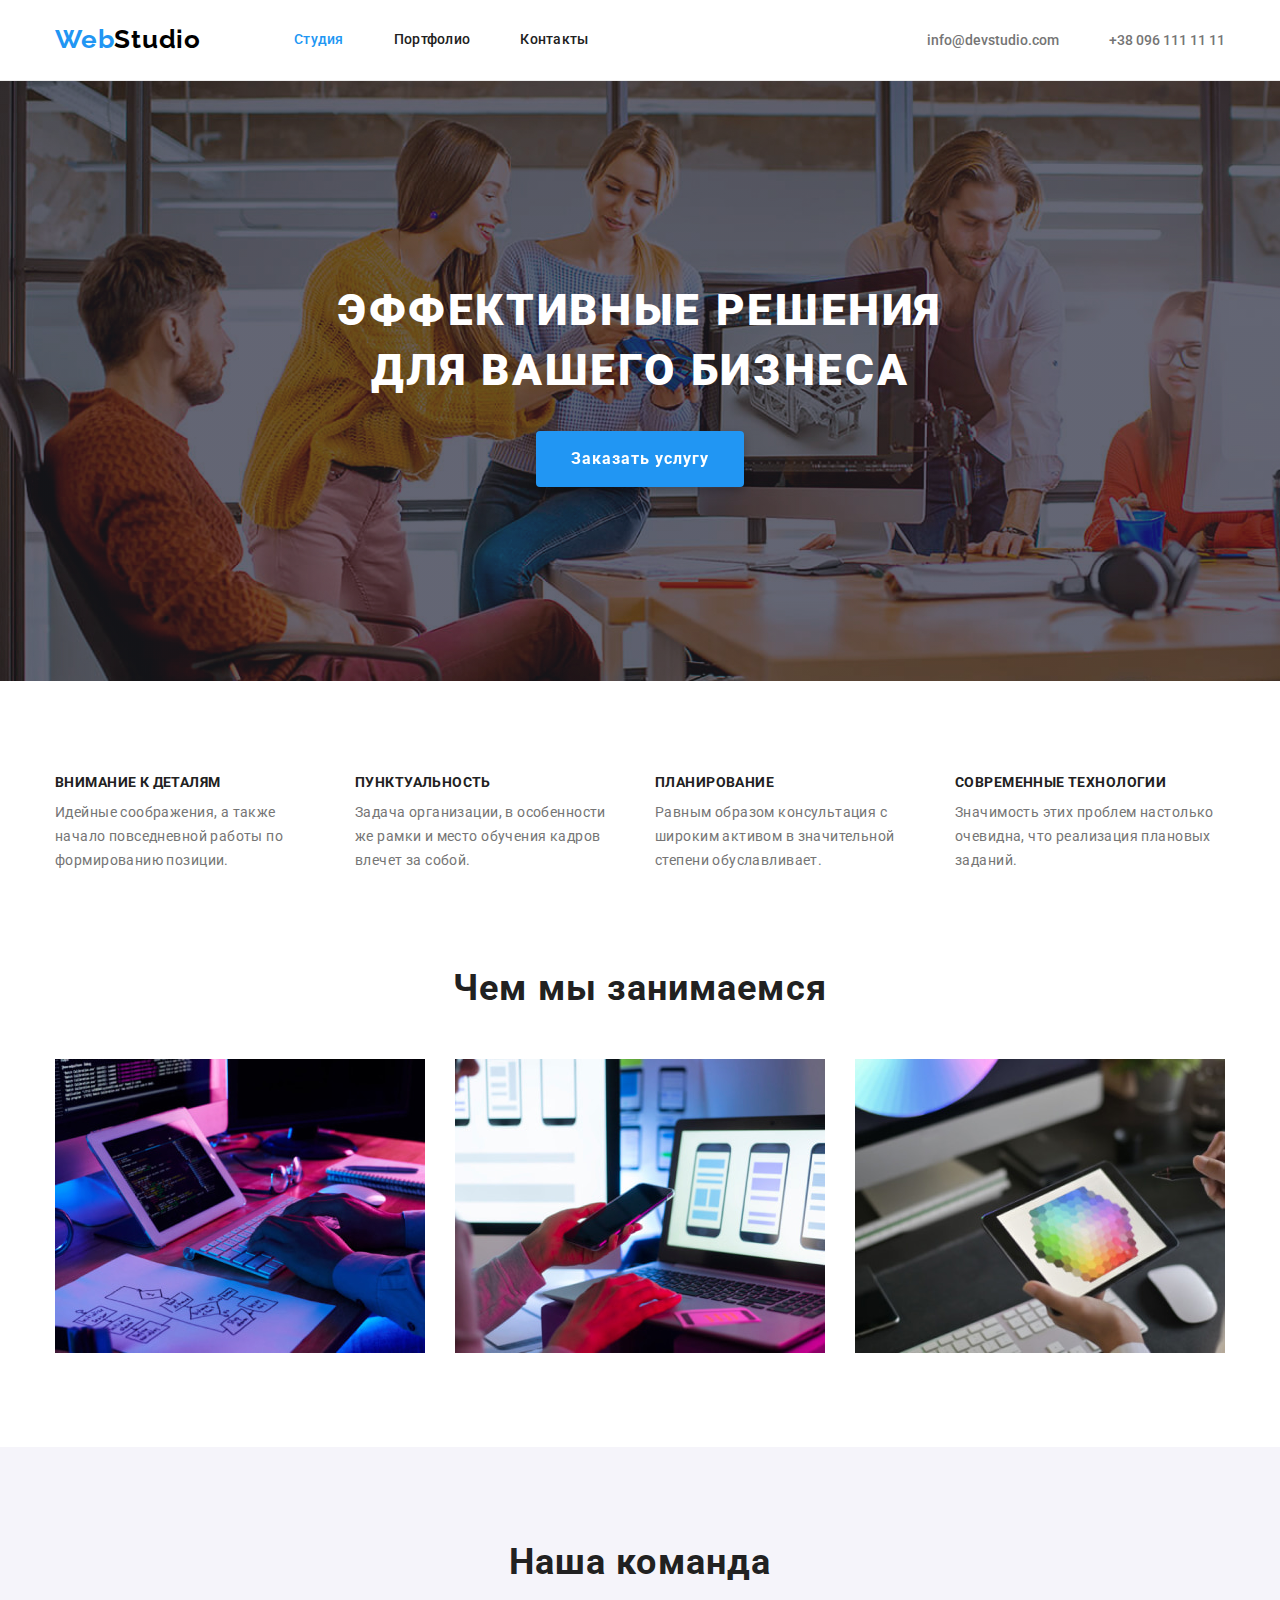
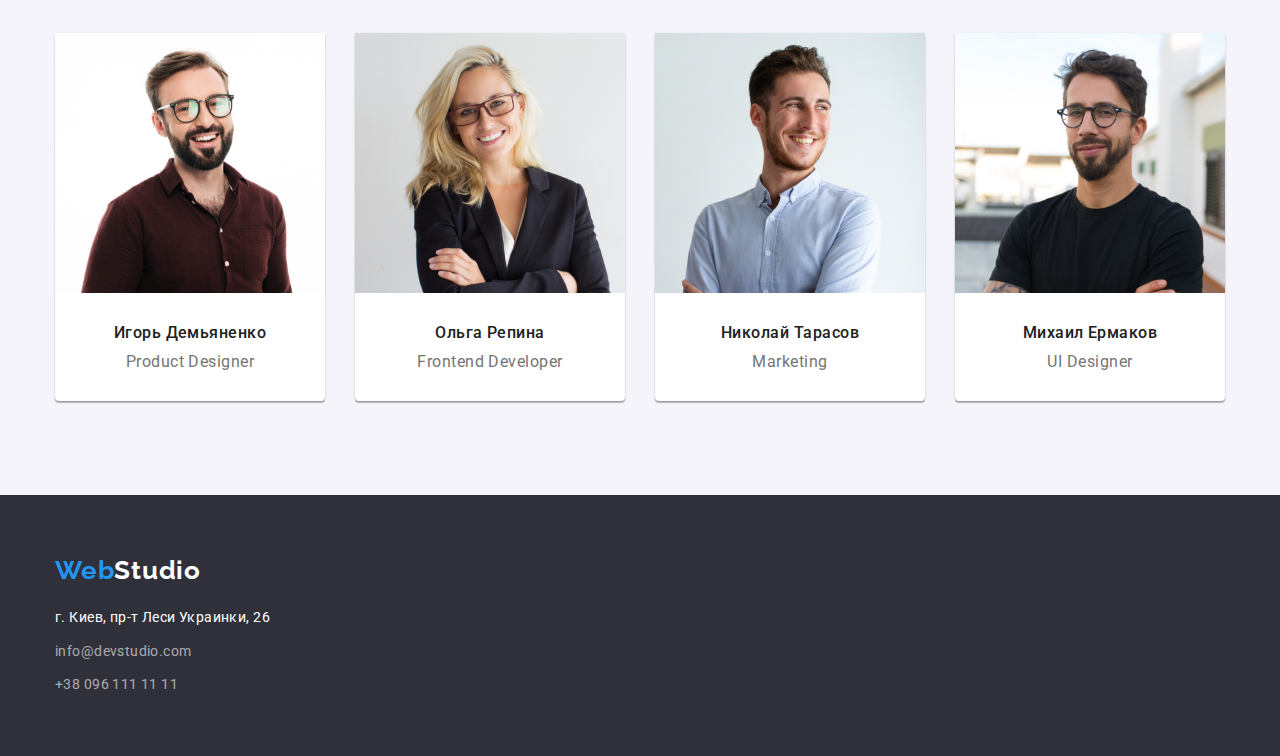
==== commit 4af3fd74: "completed-hw3-after-mentor" ====
--- a/index.html
+++ b/index.html
@@ -57,7 +57,7 @@
           <ul class="ul-ftrs">
             <li>
               <h3 class="features-title">Внимание к деталям</h3>
-              <p>
+              <p class="text-ftrs">
                 Идейные соображения, а также начало повседневной работы по формированию
                 позиции.
               </p>
@@ -65,7 +65,7 @@
 
             <li>
               <h3 class="features-title">Пунктуальность</h3>
-              <p>
+              <p class="text-ftrs">
                 Задача организации, в особенности же рамки и место обучения кадров влечет
                 за собой.
               </p>
@@ -73,7 +73,7 @@
 
             <li>
               <h3 class="features-title">Планирование</h3>
-              <p>
+              <p class="text-ftrs">
                 Равным образом консультация с широким активом в значительной степени
                 обуславливает.
               </p>
@@ -81,7 +81,7 @@
 
             <li>
               <h3 class="features-title">Современные технологии</h3>
-              <p>
+              <p class="text-ftrs">
                 Значимость этих проблем настолько очевидна, что реализация плановых
                 заданий.
               </p>
@@ -191,12 +191,10 @@
         >
         <address class="address">г. Киев, пр-т Леси Украинки, 26</address>
         <ul>
-          <li>
-            <a class="contact-footer mail" href="info@devstudio.com"
-              >info@devstudio.com</a
-            >
-          </li>
-          <li>
+          <li class="li-footer">
+            <a class="contact-footer" href="info@devstudio.com">info@devstudio.com</a>
+          </li>
+          <li class="li-footer">
             <a class="contact-footer" href="+380961111111">+38 096 111 11 11</a>
           </li>
         </ul>
--- a/css/styles.css
+++ b/css/styles.css
@@ -111,8 +111,8 @@
 } */
 
 .site-nav a {
-  padding-top: 32px;
-  padding-bottom: 32px;
+  /* padding-top: 32px;
+  padding-bottom: 32px; */
 
   font-weight: 500;
   font-size: 14px;
@@ -135,10 +135,10 @@
   display: flex;
   margin-left: auto;
 }
-.contact-nav a {
+/* .contact-nav a {
   padding-top: 32px;
   padding-bottom: 32px;
-}
+} */
 
 .contact-nav .li-c-n + .li-c-n {
   margin-left: 50px;
@@ -227,6 +227,10 @@
   font-size: 14px;
   color: var(--light-black-text);
 }
+.text-ftrs {
+  line-height: 1.71;
+  letter-spacing: 0.03em;
+}
 
 /* What are we doing */
 
@@ -235,7 +239,7 @@
   padding-bottom: 94px;
 }
 .what-are-we-doing .title {
-  padding-bottom: 50px;
+  margin-bottom: 50px;
   font-weight: 700;
   font-size: 36px;
   line-height: 1.17;
@@ -360,8 +364,7 @@
 .contact-footer:focus {
   color: var(--color-focus);
 }
-.mail {
-  display: inline-block;
+.li-footer:not(:last-child) {
   margin-bottom: 9px;
 }
 
@@ -400,15 +403,14 @@
   border-radius: 4px;
   padding: 6px 22px;
 
-  border: solid transparent;
+  border: none;
 
   cursor: pointer;
   font-family: inherit;
   font-weight: 500;
   font-size: 16px;
   line-height: 1.62;
-  letter-spacing: 3;
-  font-size: 16;
+  letter-spacing: 0.03em;
   text-align: center;
   letter-spacing: 0.03em;
   background: var(--secondary-backgrounds);
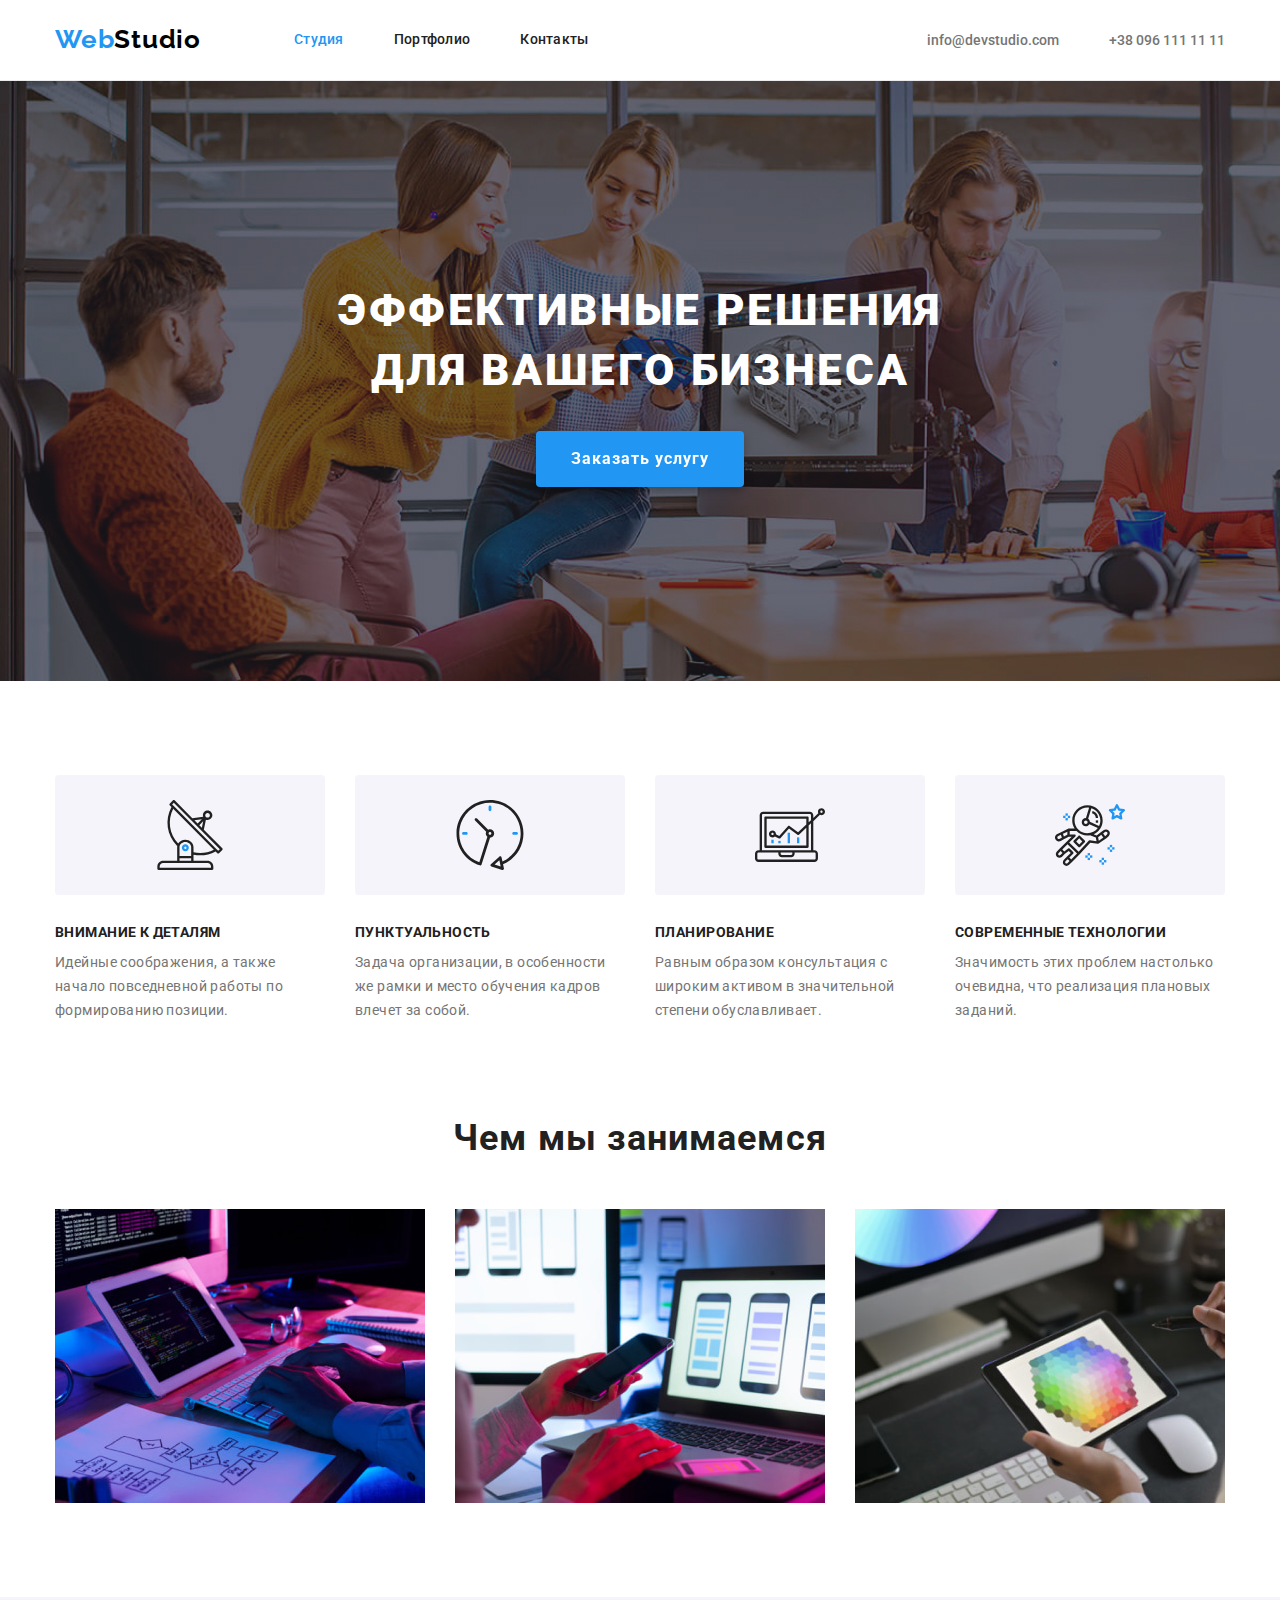
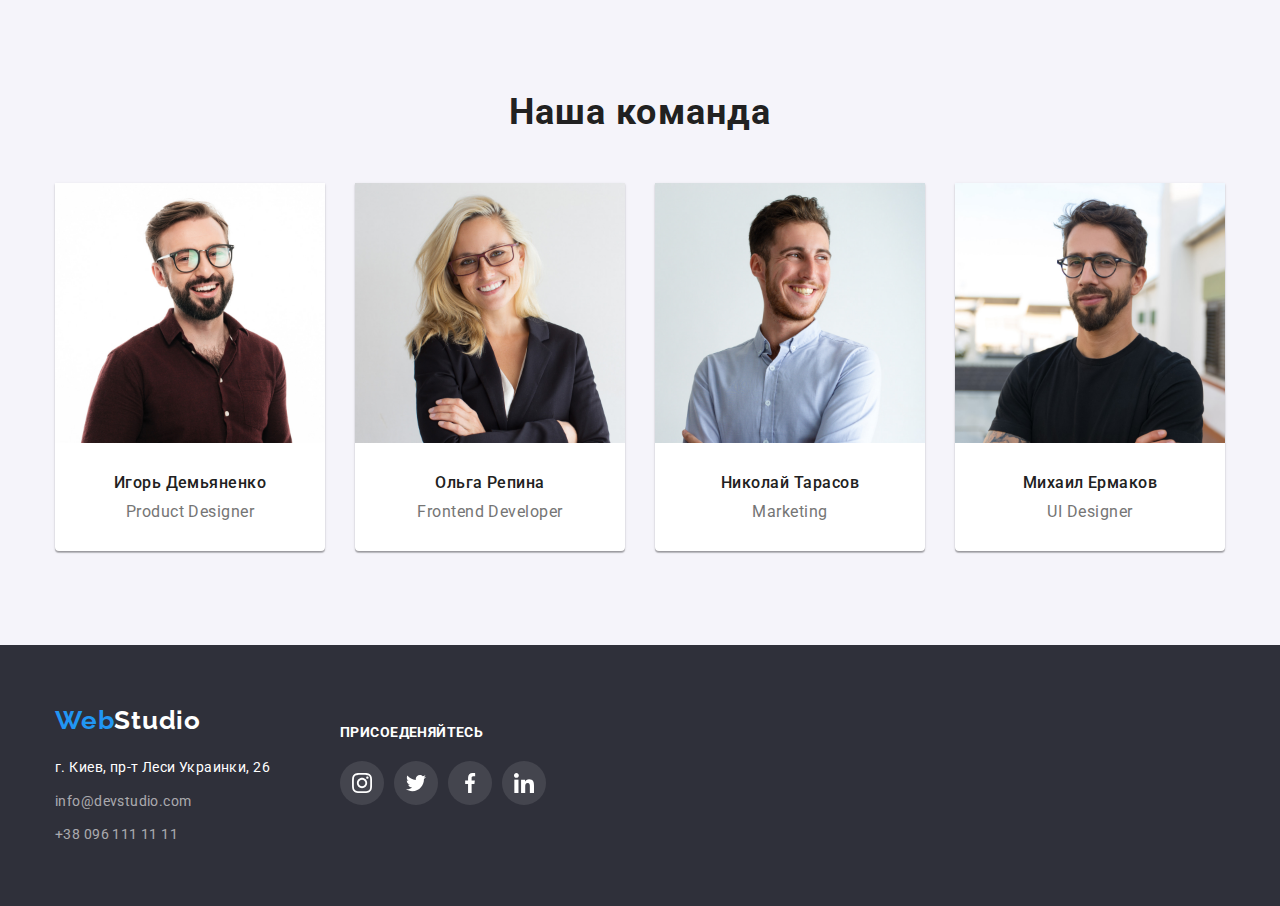
==== commit 7cd25261: "hw3-end-hw4-start" ====
--- a/index.html
+++ b/index.html
@@ -18,7 +18,7 @@
     <link rel="stylesheet" href="./css/styles.css" />
   </head>
   <body>
-    <!--Header-->
+    <!-- Header -->
     <header class="header">
       <div class="container">
         <nav class="all-nav">
@@ -42,9 +42,9 @@
       </div>
     </header>
 
-    <!--Main-->
+    <!-- Main -->
     <main>
-      <!--First text-->
+      <!-- Hero -->
       <section class="hero">
         <div class="container">
           <h1 class="title">Эффективные решения<br />для вашего бизнеса</h1>
@@ -55,7 +55,7 @@
         <div class="container">
           <h2 class="features h2 visually-hidden">Особенности</h2>
           <ul class="ul-ftrs">
-            <li>
+            <li class="li-ftrs icon-antenna">
               <h3 class="features-title">Внимание к деталям</h3>
               <p class="text-ftrs">
                 Идейные соображения, а также начало повседневной работы по формированию
@@ -63,7 +63,7 @@
               </p>
             </li>
 
-            <li>
+            <li class="li-ftrs icon-clock">
               <h3 class="features-title">Пунктуальность</h3>
               <p class="text-ftrs">
                 Задача организации, в особенности же рамки и место обучения кадров влечет
@@ -71,7 +71,7 @@
               </p>
             </li>
 
-            <li>
+            <li class="li-ftrs icon-diagram">
               <h3 class="features-title">Планирование</h3>
               <p class="text-ftrs">
                 Равным образом консультация с широким активом в значительной степени
@@ -79,7 +79,7 @@
               </p>
             </li>
 
-            <li>
+            <li class="li-ftrs icon-astronaut">
               <h3 class="features-title">Современные технологии</h3>
               <p class="text-ftrs">
                 Значимость этих проблем настолько очевидна, что реализация плановых
@@ -90,7 +90,7 @@
         </div>
       </section>
 
-      <!--What are we doing-->
+      <!-- What are we doing -->
       <section class="what-are-we-doing">
         <div class="container">
           <h2 class="title">Чем мы занимаемся</h2>
@@ -125,7 +125,7 @@
         </div>
       </section>
 
-      <!--Team-->
+      <!-- Team -->
       <section class="team">
         <div class="container">
           <h2 class="title">Наша команда</h2>
@@ -183,21 +183,33 @@
       </section>
     </main>
 
-    <!--Footer-->
+    <!-- Footer -->
     <footer class="footer">
-      <div class="container">
-        <a class="logo-footer" href="./index.html">
-          <span class="accent-logo">Web</span><span class="footer-logo">Studio</span></a
-        >
-        <address class="address">г. Киев, пр-т Леси Украинки, 26</address>
-        <ul>
-          <li class="li-footer">
-            <a class="contact-footer" href="info@devstudio.com">info@devstudio.com</a>
-          </li>
-          <li class="li-footer">
-            <a class="contact-footer" href="+380961111111">+38 096 111 11 11</a>
-          </li>
-        </ul>
+      <div class="container div-footer">
+        <section>
+          <a class="logo-footer" href="./index.html">
+            <span class="accent-logo">Web</span><span class="footer-logo">Studio</span></a
+          >
+          <address class="address">г. Киев, пр-т Леси Украинки, 26</address>
+          <ul>
+            <li class="li-footer">
+              <a class="contact-footer" href="info@devstudio.com">info@devstudio.com</a>
+            </li>
+            <li class="li-footer">
+              <a class="contact-footer" href="+380961111111">+38 096 111 11 11</a>
+            </li>
+          </ul>
+        </section>
+        <!-- Присоеденяйтесь -->
+        <section class="join">
+          <h3 class="title-join">Присоеденяйтесь</h3>
+          <ul class="ul-join">
+            <li class="li-join"><a class="link-join inst" href=""></a></li>
+            <li class="li-join"><a class="link-join twi" href=""></a></li>
+            <li class="li-join"><a class="link-join fb" href=""></a></li>
+            <li class="li-join"><a class="link-join lin" href=""></a></li>
+          </ul>
+        </section>
       </div>
     </footer>
   </body>
--- a/css/styles.css
+++ b/css/styles.css
@@ -218,6 +218,53 @@
 .ul-ftrs li {
   width: 270px;
 }
+
+.li-ftrs::before {
+  display: block;
+  content: '';
+  margin-bottom: 30px;
+
+  border-radius: 4px;
+
+  background: #f5f4fa;
+}
+.icon-antenna::before {
+  background-repeat: no-repeat;
+  background-position: center;
+
+  height: 120px;
+
+  background-size: 70px;
+  background-image: url(../images/icon/antenna\ 1.svg);
+}
+.icon-clock::before {
+  background-repeat: no-repeat;
+  background-position: center;
+
+  height: 120px;
+
+  background-size: 70px;
+  background-image: url(../images/icon/clock\ 1.svg);
+}
+.icon-diagram::before {
+  background-repeat: no-repeat;
+  background-position: center;
+
+  height: 120px;
+
+  background-size: 70px;
+  background-image: url(../images/icon/diagram\ 1.svg);
+}
+.icon-astronaut::before {
+  background-repeat: no-repeat;
+  background-position: center;
+
+  height: 120px;
+
+  background-size: 70px;
+  background-image: url(../images/icon/astronaut\ 1.svg);
+}
+
 .features-title {
   margin-bottom: 10px;
   font-weight: 700;
@@ -332,6 +379,9 @@
 
   background-color: var(--footer);
 }
+.div-footer {
+  display: flex;
+}
 .logo-footer {
   display: inline-block;
   margin-bottom: 20px;
@@ -344,6 +394,7 @@
   color: var(--black-text);
 }
 .address {
+  margin-right: 70px;
   margin-bottom: 9px;
 
   font-style: normal;
@@ -368,6 +419,53 @@
   margin-bottom: 9px;
 }
 
+.join {
+  padding-top: 20px;
+}
+.title-join {
+  margin-bottom: 20px;
+
+  font-weight: 700;
+  font-size: 14px;
+  line-height: 1.14;
+  letter-spacing: 0.03em;
+  text-transform: uppercase;
+
+  color: #ffffff;
+}
+.ul-join {
+  display: flex;
+}
+.li-join:not(:last-child) {
+  margin-right: 10px;
+}
+
+.link-join {
+  display: inline-block;
+  height: 44px;
+  width: 44px;
+  background-color: rgba(255, 255, 255, 0.1);
+  background-size: 20px;
+  background-repeat: no-repeat;
+  background-position: center;
+  border-radius: 50%;
+}
+.link-join:hover {
+  background-color: #2196f3;
+}
+
+.inst {
+  background-image: url(../images/icon/instagram.svg);
+}
+.twi {
+  background-image: url(../images/icon/twitter.svg);
+}
+.fb {
+  background-image: url(../images/icon/facebook.svg);
+}
+.lin {
+  background-image: url(../images/icon/linkedin.svg);
+}
 /* BTN */
 
 button {
